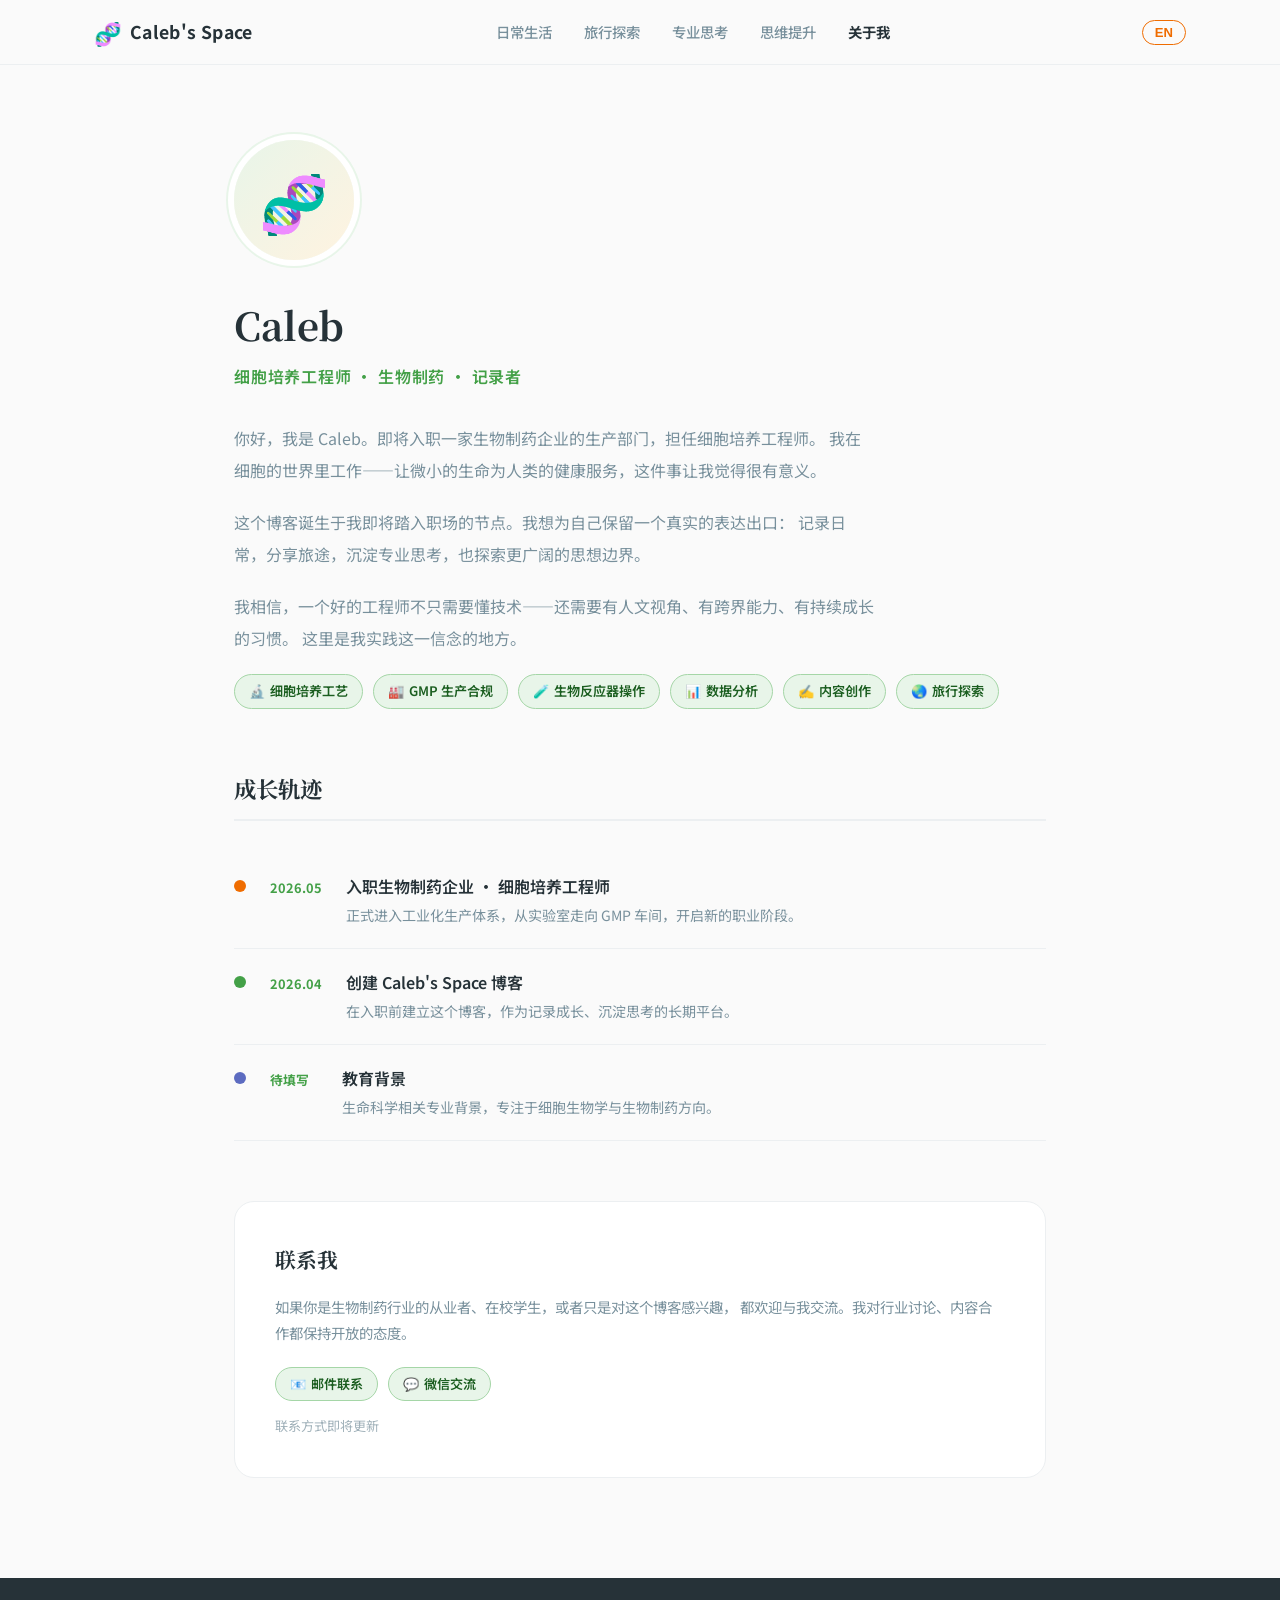
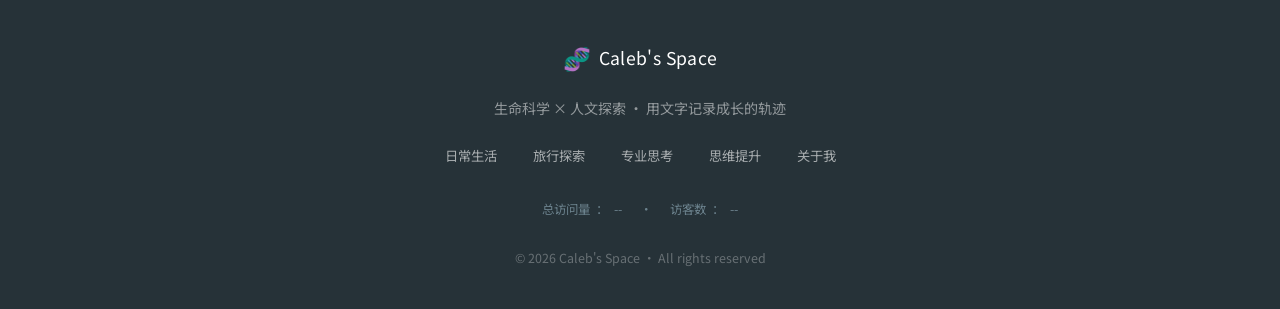
==== about.html @ 05c82485 "feat: add i18n toggle + busuanzi stats [about.html]" ====
<!DOCTYPE html>
<html lang="zh-CN">
<head>
  <meta charset="UTF-8" />
  <meta name="viewport" content="width=device-width, initial-scale=1.0" />
  <title>关于我 — Caleb's Space</title>
  <link rel="preconnect" href="https://fonts.googleapis.com" />
  <link rel="preconnect" href="https://fonts.gstatic.com" crossorigin />
  <link href="https://fonts.googleapis.com/css2?family=Noto+Serif+SC:wght@400;600;700&family=Noto+Sans+SC:wght@300;400;500;700&display=swap" rel="stylesheet" />
  <link rel="stylesheet" href="css/main.css" />
  <link rel="stylesheet" href="css/pro.css" />
  <style>
    #lang-toggle {
      display: inline-flex; align-items: center;
      padding: 4px 12px; border: 1.5px solid var(--brand);
      border-radius: 20px; font-size: .82rem; font-weight: 600;
      color: var(--brand); background: transparent; cursor: pointer;
      transition: background .2s, color .2s; margin-left: 8px;
      white-space: nowrap; flex-shrink: 0;
    }
    #lang-toggle:hover { background: var(--brand); color: #fff; }
    .footer-stats { font-size: .78rem; color: var(--text-tertiary, #78909C); margin: 6px 0 0; opacity: .85; }
    .footer-stats span { margin: 0 6px; }
    .about-page { padding: 140px 0 100px; }
    .about-page .container { max-width: 860px; }
    .about-avatar {
      width: 120px; height: 120px; border-radius: 50%;
      background: linear-gradient(135deg, var(--pro-light), var(--brand-light));
      display: flex; align-items: center; justify-content: center;
      font-size: 3.5rem; margin-bottom: 32px;
      box-shadow: 0 0 0 6px var(--surface), 0 0 0 8px var(--pro-light);
    }
    .about-name { font-family: var(--font-serif); font-size: 2.4rem; font-weight: 700; color: var(--text-primary); margin-bottom: 6px; }
    .about-role { font-size: 1rem; color: var(--pro); font-weight: 600; letter-spacing: .05em; margin-bottom: 32px; }
    .about-bio { font-size: 1rem; color: var(--text-secondary); line-height: 2; max-width: 640px; margin-bottom: 20px; }
    .timeline { margin-top: 60px; }
    .timeline-title { font-family: var(--font-serif); font-size: 1.4rem; font-weight: 700; color: var(--text-primary); margin-bottom: 32px; padding-bottom: 12px; border-bottom: 2px solid var(--divider); }
    .timeline-item { display: flex; gap: 24px; padding: 20px 0; border-bottom: 1px solid var(--divider); }
    .timeline-dot { width: 12px; height: 12px; border-radius: 50%; background: var(--pro); flex-shrink: 0; margin-top: 7px; }
    .timeline-year { font-size: .8rem; font-weight: 700; color: var(--pro); min-width: 48px; padding-top: 4px; }
    .timeline-content h4 { font-weight: 600; color: var(--text-primary); margin-bottom: 4px; }
    .timeline-content p { font-size: .88rem; color: var(--text-secondary); line-height: 1.7; }
    .contact-section { margin-top: 60px; padding: 40px; background: var(--surface); border-radius: var(--radius-lg); border: 1.5px solid var(--divider); }
    .contact-title { font-family: var(--font-serif); font-size: 1.3rem; font-weight: 700; color: var(--text-primary); margin-bottom: 16px; }
    .contact-desc { font-size: .9rem; color: var(--text-secondary); line-height: 1.85; margin-bottom: 20px; }
  </style>
</head>
<body>

  <header class="site-header" id="site-header">
    <div class="container nav-inner">
      <a href="index.html" class="logo">
        <span class="logo-icon">🧬</span>
        <span class="logo-text">Caleb's Space</span>
      </a>
      <nav class="main-nav" id="main-nav">
        <a href="life.html"         class="nav-link nav-life"   data-zh="日常生活" data-en="Daily Life">日常生活</a>
        <a href="travel.html"       class="nav-link nav-travel" data-zh="旅行探索" data-en="Travel">旅行探索</a>
        <a href="professional.html" class="nav-link nav-pro"    data-zh="专业思考" data-en="Professional">专业思考</a>
        <a href="thinking.html"     class="nav-link nav-think"  data-zh="思维提升" data-en="Thinking">思维提升</a>
        <a href="about.html"        class="nav-link nav-about"  data-zh="关于我"   data-en="About">关于我</a>
      </nav>
      <button id="lang-toggle" title="Switch to English" aria-label="切换语言">EN</button>
      <button class="hamburger" id="hamburger" aria-label="菜单">
        <span></span><span></span><span></span>
      </button>
    </div>
  </header>

  <section class="about-page">
    <div class="container">
      <div class="about-avatar">🧬</div>
      <h1 class="about-name">Caleb</h1>
      <p class="about-role"
         data-zh="细胞培养工程师 · 生物制药 · 记录者"
         data-en="Cell Culture Engineer · Biopharma · Creator">细胞培养工程师 · 生物制药 · 记录者</p>

      <p class="about-bio"
         data-zh="你好，我是 Caleb。即将入职一家生物制药企业的生产部门，担任细胞培养工程师。我在细胞的世界里工作——让微小的生命为人类的健康服务，这件事让我觉得很有意义。"
         data-en="Hi, I'm Caleb. About to join the manufacturing department of a biopharma company as a Cell Culture Engineer. I work in the world of cells — helping tiny forms of life serve human health. I find that deeply meaningful.">
        你好，我是 Caleb。即将入职一家生物制药企业的生产部门，担任细胞培养工程师。
        我在细胞的世界里工作——让微小的生命为人类的健康服务，这件事让我觉得很有意义。
      </p>
      <p class="about-bio"
         data-zh="这个博客诞生于我即将踏入职场的节点。我想为自己保留一个真实的表达出口：记录日常，分享旅途，沉淀专业思考，也探索更广阔的思想边界。"
         data-en="This blog was born at the moment I was about to enter the workforce. I wanted to keep a genuine channel of expression: documenting daily life, sharing journeys, distilling professional thinking, and exploring the wider landscape of ideas.">
        这个博客诞生于我即将踏入职场的节点。我想为自己保留一个真实的表达出口：
        记录日常，分享旅途，沉淀专业思考，也探索更广阔的思想边界。
      </p>
      <p class="about-bio"
         data-zh="我相信，一个好的工程师不只需要懂技术——还需要有人文视角、有跨界能力、有持续成长的习惯。这里是我实践这一信念的地方。"
         data-en="I believe a good engineer needs more than technical knowledge — they need a humanistic perspective, cross-domain ability, and a habit of continuous growth. This is where I practise that belief.">
        我相信，一个好的工程师不只需要懂技术——还需要有人文视角、有跨界能力、有持续成长的习惯。
        这里是我实践这一信念的地方。
      </p>

      <div class="skill-grid">
        <span class="skill-tag">🔬 <span data-zh="细胞培养工艺" data-en="Cell Culture Process">细胞培养工艺</span></span>
        <span class="skill-tag">🏭 <span data-zh="GMP 生产合规" data-en="GMP Compliance">GMP 生产合规</span></span>
        <span class="skill-tag">🧪 <span data-zh="生物反应器操作" data-en="Bioreactor Operation">生物反应器操作</span></span>
        <span class="skill-tag">📊 <span data-zh="数据分析" data-en="Data Analysis">数据分析</span></span>
        <span class="skill-tag">✍️ <span data-zh="内容创作" data-en="Content Creation">内容创作</span></span>
        <span class="skill-tag">🌏 <span data-zh="旅行探索" data-en="Travel & Exploration">旅行探索</span></span>
      </div>

      <!-- Timeline -->
      <div class="timeline reveal">
        <h2 class="timeline-title"
            data-zh="成长轨迹" data-en="Growth Timeline">成长轨迹</h2>

        <div class="timeline-item">
          <div class="timeline-dot" style="background:var(--brand)"></div>
          <div class="timeline-year">2026.05</div>
          <div class="timeline-content">
            <h4 data-zh="入职生物制药企业 · 细胞培养工程师"
                data-en="Joined Biopharma Company · Cell Culture Engineer">
              入职生物制药企业 · 细胞培养工程师</h4>
            <p data-zh="正式进入工业化生产体系，从实验室走向 GMP 车间，开启新的职业阶段。"
               data-en="Officially entering the industrial production system, moving from the lab to a GMP facility — a new career chapter begins.">
              正式进入工业化生产体系，从实验室走向 GMP 车间，开启新的职业阶段。</p>
          </div>
        </div>

        <div class="timeline-item">
          <div class="timeline-dot" style="background:var(--pro)"></div>
          <div class="timeline-year">2026.04</div>
          <div class="timeline-content">
            <h4 data-zh="创建 Caleb's Space 博客"
                data-en="Created Caleb's Space Blog">
              创建 Caleb's Space 博客</h4>
            <p data-zh="在入职前建立这个博客，作为记录成长、沉淀思考的长期平台。"
               data-en="Built this blog before starting work, as a long-term platform for recording growth and distilling thoughts.">
              在入职前建立这个博客，作为记录成长、沉淀思考的长期平台。</p>
          </div>
        </div>

        <div class="timeline-item">
          <div class="timeline-dot" style="background:var(--travel)"></div>
          <div class="timeline-year" data-zh="待填写" data-en="TBD">待填写</div>
          <div class="timeline-content">
            <h4 data-zh="教育背景" data-en="Education">教育背景</h4>
            <p data-zh="生命科学相关专业背景，专注于细胞生物学与生物制药方向。"
               data-en="Life science background, focused on cell biology and biopharmaceuticals.">
              生命科学相关专业背景，专注于细胞生物学与生物制药方向。</p>
          </div>
        </div>

      </div>

      <!-- Contact -->
      <div class="contact-section reveal">
        <h3 class="contact-title"
            data-zh="联系我" data-en="Get In Touch">联系我</h3>
        <p class="contact-desc"
           data-zh="如果你是生物制药行业的从业者、在校学生，或者只是对这个博客感兴趣，都欢迎与我交流。我对行业讨论、内容合作都保持开放的态度。"
           data-en="Whether you're a biopharma professional, a student, or simply interested in this blog — feel free to reach out. I'm open to industry discussions and content collaboration.">
          如果你是生物制药行业的从业者、在校学生，或者只是对这个博客感兴趣，
          都欢迎与我交流。我对行业讨论、内容合作都保持开放的态度。
        </p>
        <div class="skill-grid">
          <span class="skill-tag">📧 <span data-zh="邮件联系" data-en="Email">邮件联系</span></span>
          <span class="skill-tag">💬 <span data-zh="微信交流" data-en="WeChat">微信交流</span></span>
        </div>
        <p style="font-size:.82rem; color:var(--text-secondary); margin-top:14px; opacity:.7;"
           data-zh="联系方式即将更新"
           data-en="Contact details coming soon">
          联系方式即将更新
        </p>
      </div>

    </div>
  </section>

  <footer class="site-footer">
    <div class="container footer-inner">
      <div class="footer-brand">
        <span class="logo-icon">🧬</span><span class="logo-text">Caleb's Space</span>
      </div>
      <p class="footer-desc"
         data-zh="生命科学 × 人文探索 · 用文字记录成长的轨迹"
         data-en="Life Science × Humanities · Documenting Growth Through Writing">
        生命科学 × 人文探索 · 用文字记录成长的轨迹</p>
      <div class="footer-links">
        <a href="life.html"         data-zh="日常生活"  data-en="Daily Life">日常生活</a>
        <a href="travel.html"       data-zh="旅行探索"  data-en="Travel">旅行探索</a>
        <a href="professional.html" data-zh="专业思考"  data-en="Professional">专业思考</a>
        <a href="thinking.html"     data-zh="思维提升"  data-en="Thinking">思维提升</a>
        <a href="about.html"        data-zh="关于我"    data-en="About">关于我</a>
      </div>
      <p class="footer-stats">
        <span id="busuanzi_container_site_pv">
          <span data-zh="总访问量" data-en="Total Views">总访问量</span>：<span id="busuanzi_value_site_pv">--</span>
        </span>
        &nbsp;·&nbsp;
        <span id="busuanzi_container_site_uv">
          <span data-zh="访客数" data-en="Visitors">访客数</span>：<span id="busuanzi_value_site_uv">--</span>
        </span>
      </p>
      <p class="footer-copy">© 2026 Caleb's Space · All rights reserved</p>
    </div>
  </footer>
  <script async src="//busuanzi.ibruce.info/busuanzi/2.3/busuanzi.pure.mini.js"></script>
  <script src="js/main.js"></script>
</body>
</html>
---- css/main.css ----
/* ============================================================
   CALEB'S SPACE — Main Stylesheet
   Color System (from "生命科学 × 人文探索" AI consultation)
   ============================================================ */

/* ---- CSS CUSTOM PROPERTIES ---- */
:root {
  /* Brand */
  --brand:        #EF6C00;   /* Warm Orange — main CTA, logo */
  --brand-light:  #FFF3E0;
  --brand-dark:   #BF360C;

  /* Section A — Daily Life */
  --life:         #8D6E63;   /* Taupe Brown — 土壤/陶土 */
  --life-light:   #EFEBE9;
  --life-dark:    #5D4037;

  /* Section B — Travel */
  --travel:       #5C6BC0;   /* Indigo — 天空/深海 */
  --travel-light: #E8EAF6;
  --travel-dark:  #283593;

  /* Section C — Professional (Core) */
  --pro:          #43A047;   /* Emerald Green — 活细胞/叶绿素 */
  --pro-light:    #E8F5E9;
  --pro-dark:     #1B5E20;

  /* Section D — Thinking */
  --think:        #FF8A65;   /* Soft Amber — 晨光/智慧之光 */
  --think-light:  #FBE9E7;
  --think-dark:   #BF360C;

  /* Neutrals */
  --bg:           #FAFAFA;
  --surface:      #FFFFFF;
  --text-primary: #263238;
  --text-secondary:#78909C;
  --divider:      #ECEFF1;
  --border:       #CFD8DC;

  /* Typography */
  --font-serif:   "Noto Serif SC", Georgia, serif;
  --font-sans:    "Noto Sans SC", "PingFang SC", "Microsoft YaHei", sans-serif;

  /* Spacing */
  --radius-sm:    6px;
  --radius:       12px;
  --radius-lg:    20px;
  --shadow-sm:    0 2px 8px rgba(38,50,56,.08);
  --shadow:       0 4px 20px rgba(38,50,56,.12);
  --shadow-lg:    0 8px 40px rgba(38,50,56,.16);
  --transition:   0.25s cubic-bezier(.4,0,.2,1);
}

/* ---- RESET & BASE ---- */
*, *::before, *::after { box-sizing: border-box; margin: 0; padding: 0; }

html { scroll-behavior: smooth; font-size: 16px; }

body {
  font-family: var(--font-sans);
  background: var(--bg);
  color: var(--text-primary);
  line-height: 1.7;
  overflow-x: hidden;
}

a { text-decoration: none; color: inherit; }
img { max-width: 100%; display: block; }
ul { list-style: none; }

.container {
  width: 100%;
  max-width: 1140px;
  margin: 0 auto;
  padding: 0 24px;
}

.desktop-br { display: block; }
@media (max-width: 640px) { .desktop-br { display: none; } }

/* ============================================================
   HEADER / NAV
   ============================================================ */
.site-header {
  position: fixed;
  top: 0; left: 0; right: 0;
  z-index: 100;
  background: rgba(250,250,250,.92);
  backdrop-filter: blur(12px);
  -webkit-backdrop-filter: blur(12px);
  border-bottom: 1px solid var(--divider);
  transition: box-shadow var(--transition);
}
.site-header.scrolled { box-shadow: var(--shadow-sm); }

.nav-inner {
  display: flex;
  align-items: center;
  justify-content: space-between;
  height: 64px;
}

.logo {
  display: flex;
  align-items: center;
  gap: 8px;
  font-weight: 700;
  font-size: 1.1rem;
  color: var(--text-primary);
}
.logo-icon { font-size: 1.4rem; }
.logo-text { letter-spacing: .02em; }

.main-nav {
  display: flex;
  align-items: center;
  gap: 4px;
}
.nav-link {
  padding: 6px 14px;
  border-radius: 99px;
  font-size: .9rem;
  font-weight: 500;
  color: var(--text-secondary);
  transition: background var(--transition), color var(--transition);
  position: relative;
}
.nav-link:hover { color: var(--text-primary); background: var(--divider); }
.nav-life:hover    { background: var(--life-light);   color: var(--life-dark); }
.nav-travel:hover  { background: var(--travel-light); color: var(--travel-dark); }
.nav-pro:hover     { background: var(--pro-light);    color: var(--pro-dark); }
.nav-think:hover   { background: var(--think-light);  color: var(--think-dark); }

.hamburger {
  display: none;
  flex-direction: column;
  gap: 5px;
  background: none;
  border: none;
  cursor: pointer;
  padding: 8px;
}
.hamburger span {
  display: block;
  width: 22px; height: 2px;
  background: var(--text-primary);
  border-radius: 2px;
  transition: transform var(--transition), opacity var(--transition);
}

@media (max-width: 768px) {
  .hamburger { display: flex; }
  .main-nav {
    position: fixed;
    top: 64px; left: 0; right: 0;
    flex-direction: column;
    align-items: stretch;
    background: var(--surface);
    padding: 12px 16px 20px;
    border-bottom: 1px solid var(--divider);
    box-shadow: var(--shadow);
    transform: translateY(-120%);
    opacity: 0;
    transition: transform var(--transition), opacity var(--transition);
    pointer-events: none;
  }
  .main-nav.open {
    transform: translateY(0);
    opacity: 1;
    pointer-events: all;
  }
  .nav-link { padding: 12px 16px; border-radius: var(--radius-sm); }
}

/* ============================================================
   BUTTONS
   ============================================================ */
.btn {
  display: inline-flex;
  align-items: center;
  gap: 6px;
  padding: 11px 26px;
  border-radius: 99px;
  font-size: .95rem;
  font-weight: 600;
  cursor: pointer;
  transition: all var(--transition);
  letter-spacing: .02em;
}
.btn-primary {
  background: var(--brand);
  color: #fff;
  box-shadow: 0 2px 12px rgba(239,108,0,.35);
}
.btn-primary:hover {
  background: var(--brand-dark);
  box-shadow: 0 4px 20px rgba(239,108,0,.45);
  transform: translateY(-1px);
}
.btn-ghost {
  background: transparent;
  color: var(--text-primary);
  border: 1.5px solid var(--border);
}
.btn-ghost:hover {
  background: var(--surface);
  border-color: var(--text-primary);
  transform: translateY(-1px);
}

/* ============================================================
   HERO
   ============================================================ */
.hero {
  position: relative;
  min-height: 100vh;
  display: flex;
  align-items: center;
  overflow: hidden;
  padding: 80px 0 60px;
}

/* subtle dot grid */
.hero-bg-grid {
  position: absolute;
  inset: 0;
  background-image: radial-gradient(circle, var(--divider) 1.5px, transparent 1.5px);
  background-size: 28px 28px;
  opacity: .7;
  pointer-events: none;
}

/* gradient overlay bottom */
.hero::after {
  content: '';
  position: absolute;
  bottom: 0; left: 0; right: 0;
  height: 160px;
  background: linear-gradient(to bottom, transparent, var(--bg));
  pointer-events: none;
}

.hero-content {
  position: relative;
  z-index: 2;
  max-width: 700px;
  animation: fadeUp .8s ease both;
}

.hero-eyebrow {
  font-size: .85rem;
  letter-spacing: .15em;
  text-transform: uppercase;
  color: var(--brand);
  font-weight: 600;
  margin-bottom: 20px;
  display: flex;
  align-items: center;
  gap: 8px;
}
.hero-eyebrow::before {
  content: '';
  display: inline-block;
  width: 24px; height: 2px;
  background: var(--brand);
  border-radius: 2px;
}

.hero-title {
  font-family: var(--font-serif);
  font-size: clamp(2rem, 5vw, 3.4rem);
  font-weight: 700;
  line-height: 1.3;
  color: var(--text-primary);
  margin-bottom: 24px;
}

.hero-highlight {
  color: var(--brand);
  position: relative;
}
.hero-highlight::after {
  content: '';
  position: absolute;
  left: 0; bottom: -4px;
  width: 100%; height: 3px;
  background: linear-gradient(to right, var(--brand), var(--pro));
  border-radius: 3px;
  transform: scaleX(0);
  transform-origin: left;
  animation: underlineIn 1s .6s ease forwards;
}

.hero-desc {
  font-size: 1.05rem;
  color: var(--text-secondary);
  line-height: 1.9;
  margin-bottom: 36px;
}

.hero-cta {
  display: flex;
  gap: 14px;
  flex-wrap: wrap;
}

/* DNA decoration */
.hero-dna {
  position: absolute;
  right: 80px;
  top: 50%;
  transform: translateY(-50%);
  width: 120px;
  height: 400px;
  z-index: 1;
  pointer-events: none;
  animation: floatDNA 6s ease-in-out infinite;
}
@media (max-width: 900px) { .hero-dna { display: none; } }

/* ============================================================
   SECTIONS OVERVIEW
   ============================================================ */
.sections-overview {
  padding: 100px 0 80px;
}

.section-heading {
  font-family: var(--font-serif);
  font-size: clamp(1.6rem, 3vw, 2.2rem);
  font-weight: 700;
  color: var(--text-primary);
  margin-bottom: 10px;
}
.section-heading.center { text-align: center; }
.section-sub {
  font-size: .95rem;
  color: var(--text-secondary);
  margin-bottom: 56px;
}
.section-sub.center { text-align: center; }

.cards-grid {
  display: grid;
  grid-template-columns: repeat(2, 1fr);
  gap: 24px;
}

@media (max-width: 768px) {
  .cards-grid { grid-template-columns: 1fr; }
}

/* Card base */
.card {
  position: relative;
  display: flex;
  flex-direction: column;
  gap: 14px;
  padding: 32px;
  border-radius: var(--radius-lg);
  background: var(--surface);
  border: 1.5px solid var(--divider);
  transition: transform var(--transition), box-shadow var(--transition), border-color var(--transition);
  overflow: hidden;
  cursor: pointer;
}
.card::before {
  content: '';
  position: absolute;
  top: 0; left: 0; right: 0;
  height: 4px;
  border-radius: 4px 4px 0 0;
}
.card:hover {
  transform: translateY(-6px);
  box-shadow: var(--shadow-lg);
}

/* Card color variants */
.card-life::before   { background: linear-gradient(to right, var(--life), #A1887F); }
.card-life:hover     { border-color: var(--life); }
.card-travel::before { background: linear-gradient(to right, var(--travel), #7986CB); }
.card-travel:hover   { border-color: var(--travel); }
.card-pro::before    { background: linear-gradient(to right, var(--pro), #66BB6A); }
.card-pro:hover      { border-color: var(--pro); }
.card-think::before  { background: linear-gradient(to right, var(--think), #FFAB91); }
.card-think:hover    { border-color: var(--think); }

/* Professional card special treatment */
.card-pro {
  background: linear-gradient(135deg, #FFFFFF 0%, var(--pro-light) 100%);
}

.card-icon-wrap {
  width: 48px; height: 48px;
  border-radius: var(--radius);
  display: flex;
  align-items: center;
  justify-content: center;
}
.card-icon-wrap svg { width: 26px; height: 26px; }

.card-life   .card-icon-wrap { background: var(--life-light);   color: var(--life); }
.card-travel .card-icon-wrap { background: var(--travel-light); color: var(--travel); }
.card-pro    .card-icon-wrap { background: var(--pro-light);    color: var(--pro); }
.card-think  .card-icon-wrap { background: var(--think-light);  color: var(--think); }

.card-label {
  font-size: .75rem;
  font-weight: 700;
  letter-spacing: .12em;
  text-transform: uppercase;
}
.card-life   .card-label { color: var(--life); }
.card-travel .card-label { color: var(--travel); }
.card-pro    .card-label { color: var(--pro); }
.card-think  .card-label { color: var(--think); }

.card-title {
  font-family: var(--font-serif);
  font-size: 1.35rem;
  font-weight: 700;
  color: var(--text-primary);
  line-height: 1.3;
}

.card-desc {
  font-size: .9rem;
  color: var(--text-secondary);
  line-height: 1.75;
  flex: 1;
}

.card-meta {
  display: flex;
  gap: 8px;
  flex-wrap: wrap;
}

.tag {
  font-size: .75rem;
  font-weight: 600;
  padding: 3px 10px;
  border-radius: 99px;
}
.tag-life   { background: var(--life-light);   color: var(--life-dark); }
.tag-travel { background: var(--travel-light); color: var(--travel-dark); }
.tag-pro    { background: var(--pro-light);    color: var(--pro-dark); }
.tag-think  { background: var(--think-light);  color: var(--think-dark); }

.card-arrow {
  font-size: 1.1rem;
  opacity: 0;
  transform: translateX(-6px);
  transition: opacity var(--transition), transform var(--transition);
  align-self: flex-end;
}
.card-life   .card-arrow { color: var(--life); }
.card-travel .card-arrow { color: var(--travel); }
.card-pro    .card-arrow { color: var(--pro); }
.card-think  .card-arrow { color: var(--think); }

.card:hover .card-arrow {
  opacity: 1;
  transform: translateX(0);
}

/* ============================================================
   FEATURED ARTICLES
   ============================================================ */
.featured {
  padding: 80px 0;
  background: var(--surface);
  border-top: 1px solid var(--divider);
}

.posts-list {
  display: flex;
  flex-direction: column;
  gap: 0;
  margin-top: 40px;
}

.post-row {
  display: flex;
  align-items: flex-start;
  gap: 20px;
  padding: 24px 0;
  border-bottom: 1px solid var(--divider);
  transition: background var(--transition);
  position: relative;
  padding-left: 16px;
}
.post-row:last-child { border-bottom: none; }
.post-row:hover { background: var(--bg); margin: 0 -24px; padding-left: 40px; padding-right: 24px; border-radius: var(--radius); }

.post-cat-dot {
  position: absolute;
  left: 0;
  top: 32px;
  width: 10px; height: 10px;
  border-radius: 50%;
  flex-shrink: 0;
}
.post-life   .post-cat-dot { background: var(--life); }
.post-travel .post-cat-dot { background: var(--travel); }
.post-pro    .post-cat-dot { background: var(--pro); }
.post-think  .post-cat-dot { background: var(--think); }

.post-info { flex: 1; display: flex; flex-direction: column; gap: 6px; }

.post-cat-label {
  font-size: .75rem;
  font-weight: 700;
  letter-spacing: .1em;
  text-transform: uppercase;
  padding: 2px 8px;
  border-radius: 4px;
  width: fit-content;
}
.cat-life   { background: var(--life-light);   color: var(--life-dark); }
.cat-travel { background: var(--travel-light); color: var(--travel-dark); }
.cat-pro    { background: var(--pro-light);    color: var(--pro-dark); }
.cat-think  { background: var(--think-light);  color: var(--think-dark); }

.post-title {
  font-family: var(--font-serif);
  font-size: 1.1rem;
  font-weight: 600;
  color: var(--text-primary);
  line-height: 1.5;
  transition: color var(--transition);
}
.post-title:hover { color: var(--brand); }

.post-excerpt {
  font-size: .88rem;
  color: var(--text-secondary);
  line-height: 1.7;
}

.post-date {
  font-size: .8rem;
  color: var(--text-secondary);
  white-space: nowrap;
  padding-top: 22px;
  opacity: .7;
}

@media (max-width: 600px) {
  .post-row { flex-direction: column; gap: 8px; }
  .post-date { padding-top: 0; }
}

/* ============================================================
   ABOUT STRIP
   ============================================================ */
.about-strip {
  padding: 100px 0;
  background: linear-gradient(135deg, var(--pro-light) 0%, var(--brand-light) 100%);
  border-top: 1px solid var(--divider);
}

.about-inner {
  display: grid;
  grid-template-columns: 1fr 1fr;
  gap: 60px;
  align-items: center;
}

@media (max-width: 768px) {
  .about-inner { grid-template-columns: 1fr; gap: 40px; }
}

.about-text h2 {
  font-family: var(--font-serif);
  font-size: clamp(1.6rem, 3vw, 2.2rem);
  margin-bottom: 20px;
  color: var(--text-primary);
}
.about-text p {
  font-size: .95rem;
  color: var(--text-secondary);
  line-height: 1.85;
  margin-bottom: 14px;
}
.about-text .btn { margin-top: 8px; }

.about-card-wrap {
  display: flex;
  justify-content: center;
}

.about-badge-card {
  background: var(--surface);
  border-radius: var(--radius-lg);
  padding: 32px;
  box-shadow: var(--shadow-lg);
  width: 100%;
  max-width: 360px;
  display: flex;
  flex-direction: column;
  gap: 20px;
}

.badge-row {
  display: flex;
  align-items: center;
  gap: 14px;
}
.badge-icon { font-size: 1.6rem; width: 40px; text-align: center; }
.badge-title { font-size: .95rem; font-weight: 600; color: var(--text-primary); }
.badge-sub   { font-size: .8rem; color: var(--text-secondary); margin-top: 2px; }

.badge-tags {
  display: flex;
  flex-wrap: wrap;
  gap: 6px;
  padding-top: 4px;
  border-top: 1px solid var(--divider);
}
.badge-tag {
  font-size: .75rem;
  font-weight: 500;
  color: var(--pro);
  background: var(--pro-light);
  padding: 3px 10px;
  border-radius: 99px;
}

/* ============================================================
   PAGE HEADERS (for sub-pages)
   ============================================================ */
.page-hero {
  padding: 140px 0 80px;
  position: relative;
  overflow: hidden;
}
.page-hero::after {
  content: '';
  position: absolute;
  bottom: 0; left: 0; right: 0;
  height: 60px;
  background: linear-gradient(to bottom, transparent, var(--bg));
}
.page-hero-life   { background: linear-gradient(135deg, var(--life-light), #FFF8F6); }
.page-hero-travel { background: linear-gradient(135deg, var(--travel-light), #F5F6FF); }
.page-hero-pro    { background: linear-gradient(135deg, var(--pro-light), var(--brand-light)); }
.page-hero-think  { background: linear-gradient(135deg, var(--think-light), #FFF8F6); }

.page-hero-eyebrow {
  font-size: .8rem;
  letter-spacing: .15em;
  text-transform: uppercase;
  font-weight: 700;
  margin-bottom: 14px;
}
.life-color   { color: var(--life); }
.travel-color { color: var(--travel); }
.pro-color    { color: var(--pro); }
.think-color  { color: var(--think); }
.brand-color  { color: var(--brand); }

.page-hero-title {
  font-family: var(--font-serif);
  font-size: clamp(2rem, 4vw, 3rem);
  font-weight: 700;
  line-height: 1.3;
  color: var(--text-primary);
  margin-bottom: 16px;
}
.page-hero-desc {
  font-size: 1rem;
  color: var(--text-secondary);
  max-width: 600px;
  line-height: 1.85;
}

/* ============================================================
   PLACEHOLDER CONTENT (sub-pages coming soon)
   ============================================================ */
.coming-soon {
  padding: 80px 0 120px;
}
.coming-soon-inner {
  text-align: center;
  max-width: 480px;
  margin: 0 auto;
}
.coming-soon-icon { font-size: 4rem; margin-bottom: 24px; }
.coming-soon-title {
  font-family: var(--font-serif);
  font-size: 1.6rem;
  font-weight: 700;
  color: var(--text-primary);
  margin-bottom: 12px;
}
.coming-soon-desc {
  font-size: .95rem;
  color: var(--text-secondary);
  line-height: 1.85;
  margin-bottom: 32px;
}

/* ============================================================
   ARTICLE GRID (for sub-pages)
   ============================================================ */
.articles-section {
  padding: 60px 0 100px;
}
.articles-grid {
  display: grid;
  grid-template-columns: repeat(auto-fill, minmax(300px, 1fr));
  gap: 24px;
  margin-top: 40px;
}
.article-card {
  background: var(--surface);
  border-radius: var(--radius-lg);
  border: 1.5px solid var(--divider);
  overflow: hidden;
  transition: transform var(--transition), box-shadow var(--transition);
}
.article-card:hover {
  transform: translateY(-4px);
  box-shadow: var(--shadow);
}
.article-card-cover {
  height: 180px;
  display: flex;
  align-items: center;
  justify-content: center;
  font-size: 3rem;
  position: relative;
  overflow: hidden;
}
.article-card-cover-life   { background: var(--life-light); }
.article-card-cover-travel { background: var(--travel-light); }
.article-card-cover-pro    { background: var(--pro-light); }
.article-card-cover-think  { background: var(--think-light); }

.article-card-body {
  padding: 20px 22px 24px;
  display: flex;
  flex-direction: column;
  gap: 10px;
}
.article-card-title {
  font-family: var(--font-serif);
  font-size: 1rem;
  font-weight: 600;
  color: var(--text-primary);
  line-height: 1.55;
}
.article-card-excerpt {
  font-size: .85rem;
  color: var(--text-secondary);
  line-height: 1.7;
}
.article-card-footer {
  display: flex;
  align-items: center;
  justify-content: space-between;
  padding-top: 12px;
  border-top: 1px solid var(--divider);
  font-size: .8rem;
  color: var(--text-secondary);
}

/* ============================================================
   BLOCKQUOTE / HIGHLIGHT (for article pages)
   ============================================================ */
.blockquote-think {
  background: var(--think-light);
  border-left: 4px solid var(--think);
  padding: 20px 24px;
  border-radius: 0 var(--radius) var(--radius) 0;
  margin: 24px 0;
  font-style: italic;
  color: var(--text-primary);
  font-size: 1.05rem;
  line-height: 1.8;
}

/* ============================================================
   FOOTER
   ============================================================ */
.site-footer {
  background: var(--text-primary);
  color: rgba(255,255,255,.7);
  padding: 60px 0 40px;
}
.footer-inner {
  display: flex;
  flex-direction: column;
  align-items: center;
  gap: 20px;
  text-align: center;
}
.footer-inner .logo-text { color: #fff; font-size: 1.1rem; }
.footer-inner .logo-icon { font-size: 1.4rem; }
.footer-brand {
  display: flex;
  align-items: center;
  gap: 8px;
}
.footer-desc {
  font-size: .88rem;
  color: rgba(255,255,255,.5);
  max-width: 400px;
  line-height: 1.7;
}
.footer-links {
  display: flex;
  gap: 8px;
  flex-wrap: wrap;
  justify-content: center;
}
.footer-links a {
  padding: 5px 14px;
  border-radius: 99px;
  font-size: .83rem;
  color: rgba(255,255,255,.6);
  transition: background var(--transition), color var(--transition);
}
.footer-links a:hover {
  background: rgba(255,255,255,.1);
  color: #fff;
}
.footer-copy {
  font-size: .78rem;
  color: rgba(255,255,255,.3);
  padding-top: 8px;
}

/* ============================================================
   ANIMATIONS
   ============================================================ */
@keyframes fadeUp {
  from { opacity: 0; transform: translateY(28px); }
  to   { opacity: 1; transform: translateY(0); }
}
@keyframes underlineIn {
  to { transform: scaleX(1); }
}
@keyframes floatDNA {
  0%, 100% { transform: translateY(-50%) rotate(0deg); }
  50%       { transform: translateY(calc(-50% - 18px)) rotate(2deg); }
}

/* Scroll reveal helper */
.reveal {
  opacity: 0;
  transform: translateY(24px);
  transition: opacity .6s ease, transform .6s ease;
}
.reveal.visible {
  opacity: 1;
  transform: translateY(0);
}
---- css/pro.css ----
/* ============================================================
   PROFESSIONAL PAGE — Extra Styles
   ============================================================ */

/* Lab-style data card */
.data-card {
  background: var(--surface);
  border: 1.5px solid var(--pro-light);
  border-radius: var(--radius-lg);
  padding: 28px 32px;
  position: relative;
  overflow: hidden;
}
.data-card::before {
  content: '';
  position: absolute;
  top: 0; left: 0; right: 0;
  height: 3px;
  background: linear-gradient(to right, var(--pro), #A5D6A7);
}

/* Code block */
.code-block {
  background: var(--pro-light);
  border: 1px solid #A5D6A7;
  border-left: 4px solid var(--pro);
  border-radius: 0 var(--radius-sm) var(--radius-sm) 0;
  padding: 16px 20px;
  font-family: "Cascadia Code", "Fira Code", "Consolas", monospace;
  font-size: .85rem;
  color: var(--pro-dark);
  overflow-x: auto;
  white-space: pre;
}

/* Skill tags */
.skill-grid {
  display: flex;
  flex-wrap: wrap;
  gap: 10px;
  margin-top: 16px;
}
.skill-tag {
  display: inline-flex;
  align-items: center;
  gap: 5px;
  padding: 5px 14px;
  border-radius: 99px;
  font-size: .82rem;
  font-weight: 600;
  background: var(--pro-light);
  color: var(--pro-dark);
  border: 1px solid #A5D6A7;
}

/* Article content styles */
.article-body {
  max-width: 740px;
  margin: 0 auto;
  padding: 60px 24px 100px;
}
.article-body h2 {
  font-family: var(--font-serif);
  font-size: 1.6rem;
  color: var(--text-primary);
  margin: 40px 0 16px;
  padding-bottom: 10px;
  border-bottom: 2px solid var(--pro-light);
}
.article-body h2::before {
  content: '';
  display: inline-block;
  width: 4px; height: 1.2em;
  background: var(--pro);
  border-radius: 2px;
  margin-right: 10px;
  vertical-align: middle;
  margin-top: -3px;
}
.article-body p {
  font-size: 1rem;
  color: var(--text-primary);
  line-height: 2;
  margin-bottom: 18px;
}
.article-body .highlight {
  background: var(--pro-light);
  padding: 2px 6px;
  border-radius: 4px;
  color: var(--pro-dark);
  font-weight: 600;
}
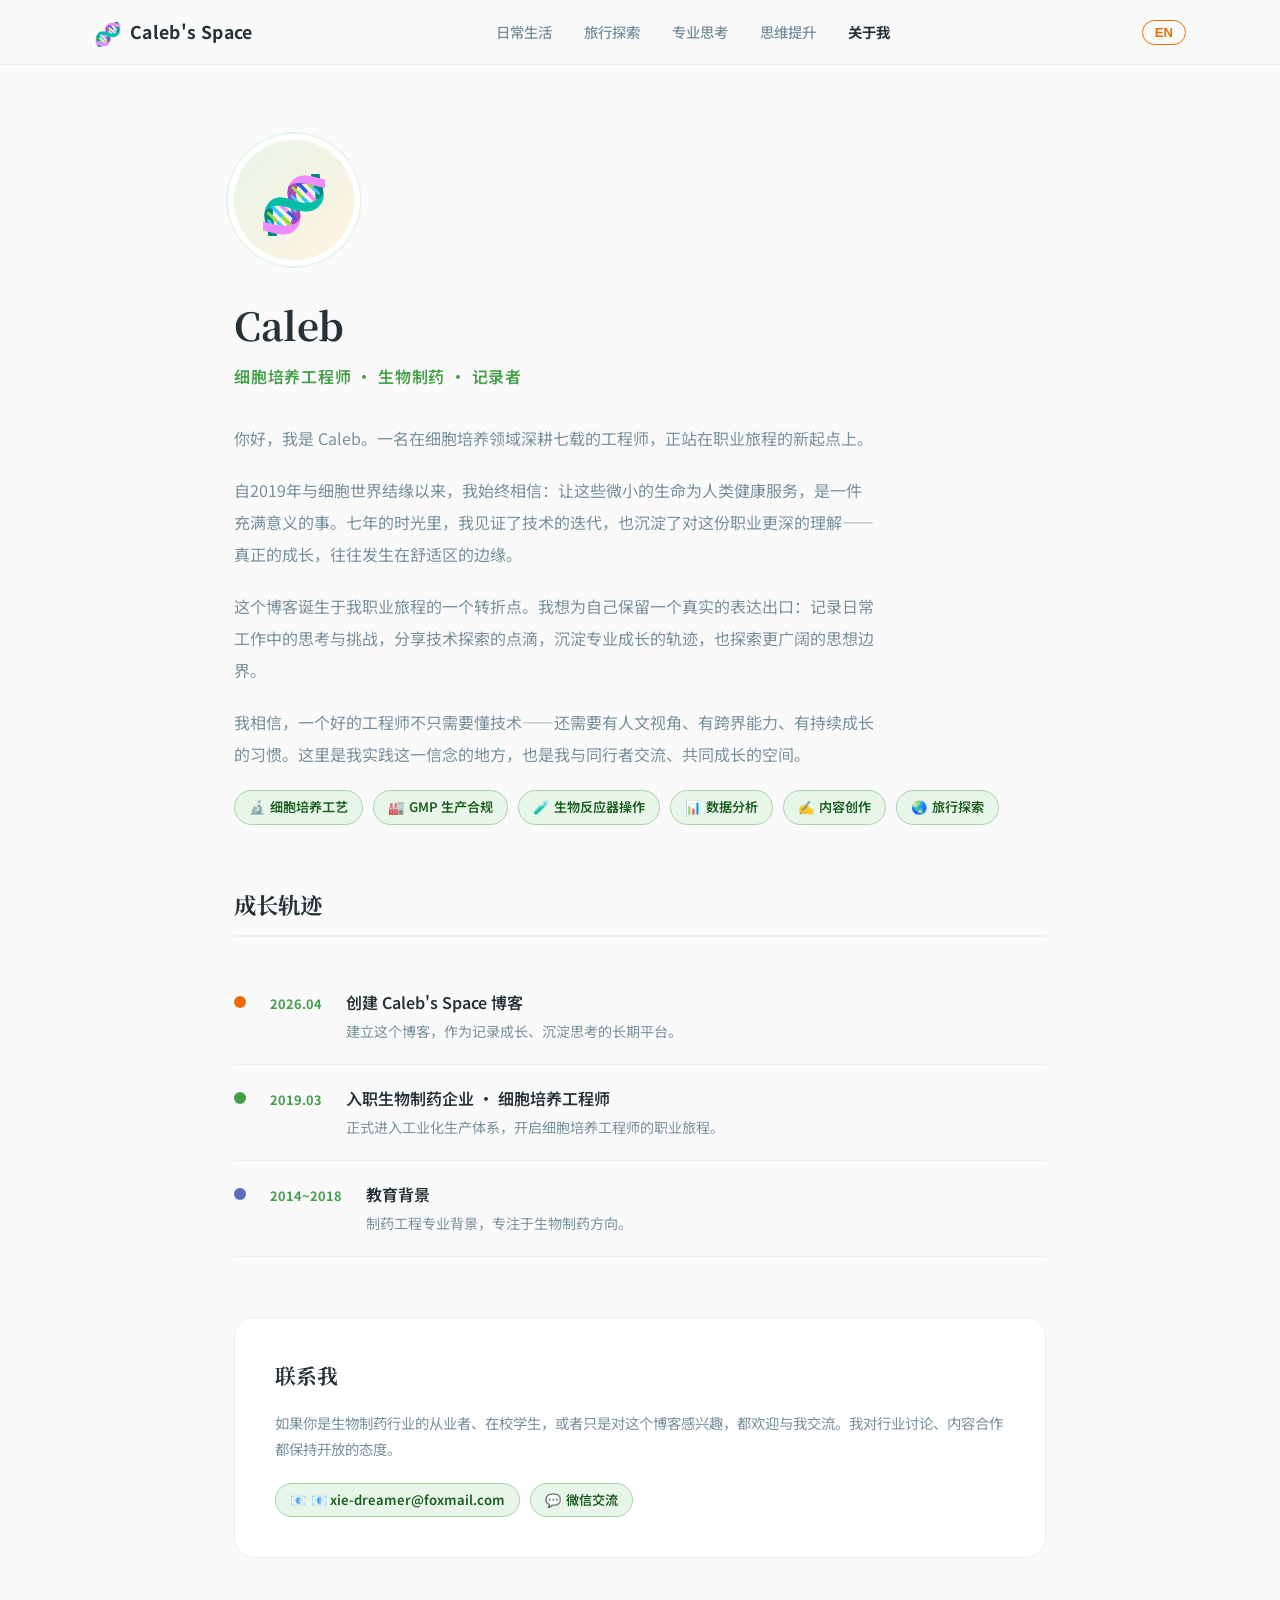
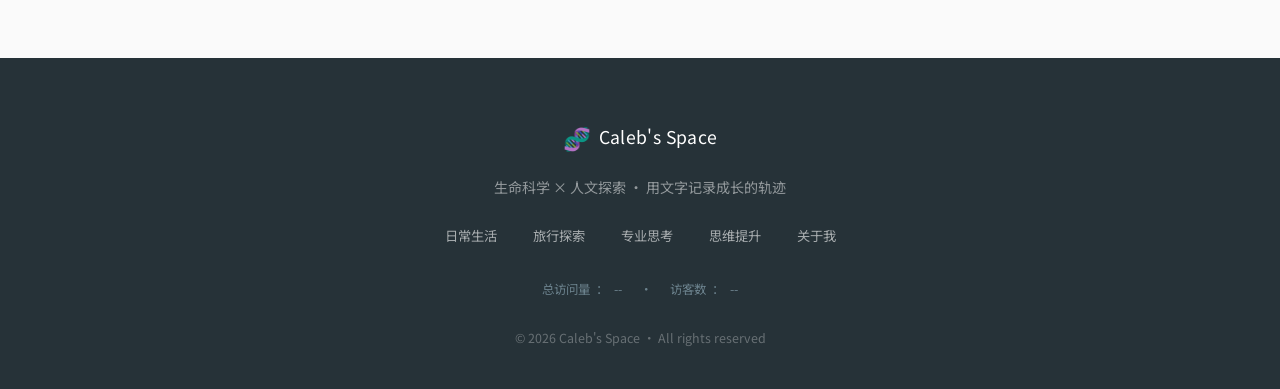
==== commit 6485d31a: "Add about.html" ====
--- a/about.html
+++ b/about.html
@@ -76,22 +76,27 @@
          data-en="Cell Culture Engineer · Biopharma · Creator">细胞培养工程师 · 生物制药 · 记录者</p>
 
       <p class="about-bio"
-         data-zh="你好，我是 Caleb。即将入职一家生物制药企业的生产部门，担任细胞培养工程师。我在细胞的世界里工作——让微小的生命为人类的健康服务，这件事让我觉得很有意义。"
-         data-en="Hi, I'm Caleb. About to join the manufacturing department of a biopharma company as a Cell Culture Engineer. I work in the world of cells — helping tiny forms of life serve human health. I find that deeply meaningful.">
-        你好，我是 Caleb。即将入职一家生物制药企业的生产部门，担任细胞培养工程师。
-        我在细胞的世界里工作——让微小的生命为人类的健康服务，这件事让我觉得很有意义。
-      </p>
-      <p class="about-bio"
-         data-zh="这个博客诞生于我即将踏入职场的节点。我想为自己保留一个真实的表达出口：记录日常，分享旅途，沉淀专业思考，也探索更广阔的思想边界。"
-         data-en="This blog was born at the moment I was about to enter the workforce. I wanted to keep a genuine channel of expression: documenting daily life, sharing journeys, distilling professional thinking, and exploring the wider landscape of ideas.">
-        这个博客诞生于我即将踏入职场的节点。我想为自己保留一个真实的表达出口：
-        记录日常，分享旅途，沉淀专业思考，也探索更广阔的思想边界。
-      </p>
-      <p class="about-bio"
-         data-zh="我相信，一个好的工程师不只需要懂技术——还需要有人文视角、有跨界能力、有持续成长的习惯。这里是我实践这一信念的地方。"
-         data-en="I believe a good engineer needs more than technical knowledge — they need a humanistic perspective, cross-domain ability, and a habit of continuous growth. This is where I practise that belief.">
+         data-zh="你好，我是 Caleb。一名在细胞培养领域深耕七载的工程师，正站在职业旅程的新起点上。"
+         data-en="Hi, I'm Caleb — a cell culture engineer with seven years of experience, standing at a new starting point in my career journey.">
+        你好，我是 Caleb。一名在细胞培养领域深耕七载的工程师，正站在职业旅程的新起点上。
+      </p>
+      <p class="about-bio"
+         data-zh="自2019年与细胞世界结缘以来，我始终相信：让这些微小的生命为人类健康服务，是一件充满意义的事。七年的时光里，我见证了技术的迭代，也沉淀了对这份职业更深的理解——真正的成长，往往发生在舒适区的边缘。"
+         data-en="Since falling in love with the cellular world in 2019, I've always believed: letting these tiny life forms serve human health is deeply meaningful. Over seven years, I've witnessed technological iteration and deepened my understanding of this profession — real growth happens at the edge of the comfort zone.">
+        自2019年与细胞世界结缘以来，我始终相信：让这些微小的生命为人类健康服务，是一件充满意义的事。
+        七年的时光里，我见证了技术的迭代，也沉淀了对这份职业更深的理解——真正的成长，往往发生在舒适区的边缘。
+      </p>
+      <p class="about-bio"
+         data-zh="这个博客诞生于我职业旅程的一个转折点。我想为自己保留一个真实的表达出口：记录日常工作中的思考与挑战，分享技术探索的点滴，沉淀专业成长的轨迹，也探索更广阔的思想边界。"
+         data-en="This blog was born at a turning point in my career journey. I wanted a genuine outlet: recording thoughts and challenges from daily work, sharing glimpses of technical exploration, distilling the path of professional growth, and pushing into wider intellectual horizons.">
+        这个博客诞生于我职业旅程的一个转折点。我想为自己保留一个真实的表达出口：
+        记录日常工作中的思考与挑战，分享技术探索的点滴，沉淀专业成长的轨迹，也探索更广阔的思想边界。
+      </p>
+      <p class="about-bio"
+         data-zh="我相信，一个好的工程师不只需要懂技术——还需要有人文视角、有跨界能力、有持续成长的习惯。这里是我实践这一信念的地方，也是我与同行者交流、共同成长的空间。"
+         data-en="I believe a good engineer needs more than technical knowledge — they need a humanistic perspective, cross-domain ability, and the habit of continuous growth. This is where I put that belief into practice, and where I connect with fellow practitioners for mutual growth.">
         我相信，一个好的工程师不只需要懂技术——还需要有人文视角、有跨界能力、有持续成长的习惯。
-        这里是我实践这一信念的地方。
+        这里是我实践这一信念的地方，也是我与同行者交流、共同成长的空间。
       </p>
 
       <div class="skill-grid">
@@ -110,38 +115,38 @@
 
         <div class="timeline-item">
           <div class="timeline-dot" style="background:var(--brand)"></div>
-          <div class="timeline-year">2026.05</div>
-          <div class="timeline-content">
-            <h4 data-zh="入职生物制药企业 · 细胞培养工程师"
-                data-en="Joined Biopharma Company · Cell Culture Engineer">
-              入职生物制药企业 · 细胞培养工程师</h4>
-            <p data-zh="正式进入工业化生产体系，从实验室走向 GMP 车间，开启新的职业阶段。"
-               data-en="Officially entering the industrial production system, moving from the lab to a GMP facility — a new career chapter begins.">
-              正式进入工业化生产体系，从实验室走向 GMP 车间，开启新的职业阶段。</p>
-          </div>
-        </div>
-
-        <div class="timeline-item">
-          <div class="timeline-dot" style="background:var(--pro)"></div>
           <div class="timeline-year">2026.04</div>
           <div class="timeline-content">
             <h4 data-zh="创建 Caleb's Space 博客"
                 data-en="Created Caleb's Space Blog">
               创建 Caleb's Space 博客</h4>
-            <p data-zh="在入职前建立这个博客，作为记录成长、沉淀思考的长期平台。"
-               data-en="Built this blog before starting work, as a long-term platform for recording growth and distilling thoughts.">
-              在入职前建立这个博客，作为记录成长、沉淀思考的长期平台。</p>
+            <p data-zh="建立这个博客，作为记录成长、沉淀思考的长期平台。"
+               data-en="Built this blog as a long-term platform for recording growth and distilling thoughts.">
+              建立这个博客，作为记录成长、沉淀思考的长期平台。</p>
+          </div>
+        </div>
+
+        <div class="timeline-item">
+          <div class="timeline-dot" style="background:var(--pro)"></div>
+          <div class="timeline-year">2019.03</div>
+          <div class="timeline-content">
+            <h4 data-zh="入职生物制药企业 · 细胞培养工程师"
+                data-en="Joined Biopharma Company · Cell Culture Engineer">
+              入职生物制药企业 · 细胞培养工程师</h4>
+            <p data-zh="正式进入工业化生产体系，开启细胞培养工程师的职业旅程。"
+               data-en="Officially joined the industrial biopharma sector, beginning the career journey as a cell culture engineer.">
+              正式进入工业化生产体系，开启细胞培养工程师的职业旅程。</p>
           </div>
         </div>
 
         <div class="timeline-item">
           <div class="timeline-dot" style="background:var(--travel)"></div>
-          <div class="timeline-year" data-zh="待填写" data-en="TBD">待填写</div>
+          <div class="timeline-year">2014~2018</div>
           <div class="timeline-content">
             <h4 data-zh="教育背景" data-en="Education">教育背景</h4>
-            <p data-zh="生命科学相关专业背景，专注于细胞生物学与生物制药方向。"
-               data-en="Life science background, focused on cell biology and biopharmaceuticals.">
-              生命科学相关专业背景，专注于细胞生物学与生物制药方向。</p>
+            <p data-zh="制药工程专业背景，专注于生物制药方向。"
+               data-en="Pharmaceutical engineering background, focused on biopharmaceuticals.">
+              制药工程专业背景，专注于生物制药方向。</p>
           </div>
         </div>
 
@@ -158,14 +163,9 @@
           都欢迎与我交流。我对行业讨论、内容合作都保持开放的态度。
         </p>
         <div class="skill-grid">
-          <span class="skill-tag">📧 <span data-zh="邮件联系" data-en="Email">邮件联系</span></span>
+          <span class="skill-tag">📧 <a href="mailto:xie-dreamer@foxmail.com" style="color:inherit; text-decoration:none;">📧 xie-dreamer@foxmail.com</a></span>
           <span class="skill-tag">💬 <span data-zh="微信交流" data-en="WeChat">微信交流</span></span>
         </div>
-        <p style="font-size:.82rem; color:var(--text-secondary); margin-top:14px; opacity:.7;"
-           data-zh="联系方式即将更新"
-           data-en="Contact details coming soon">
-          联系方式即将更新
-        </p>
       </div>
 
     </div>
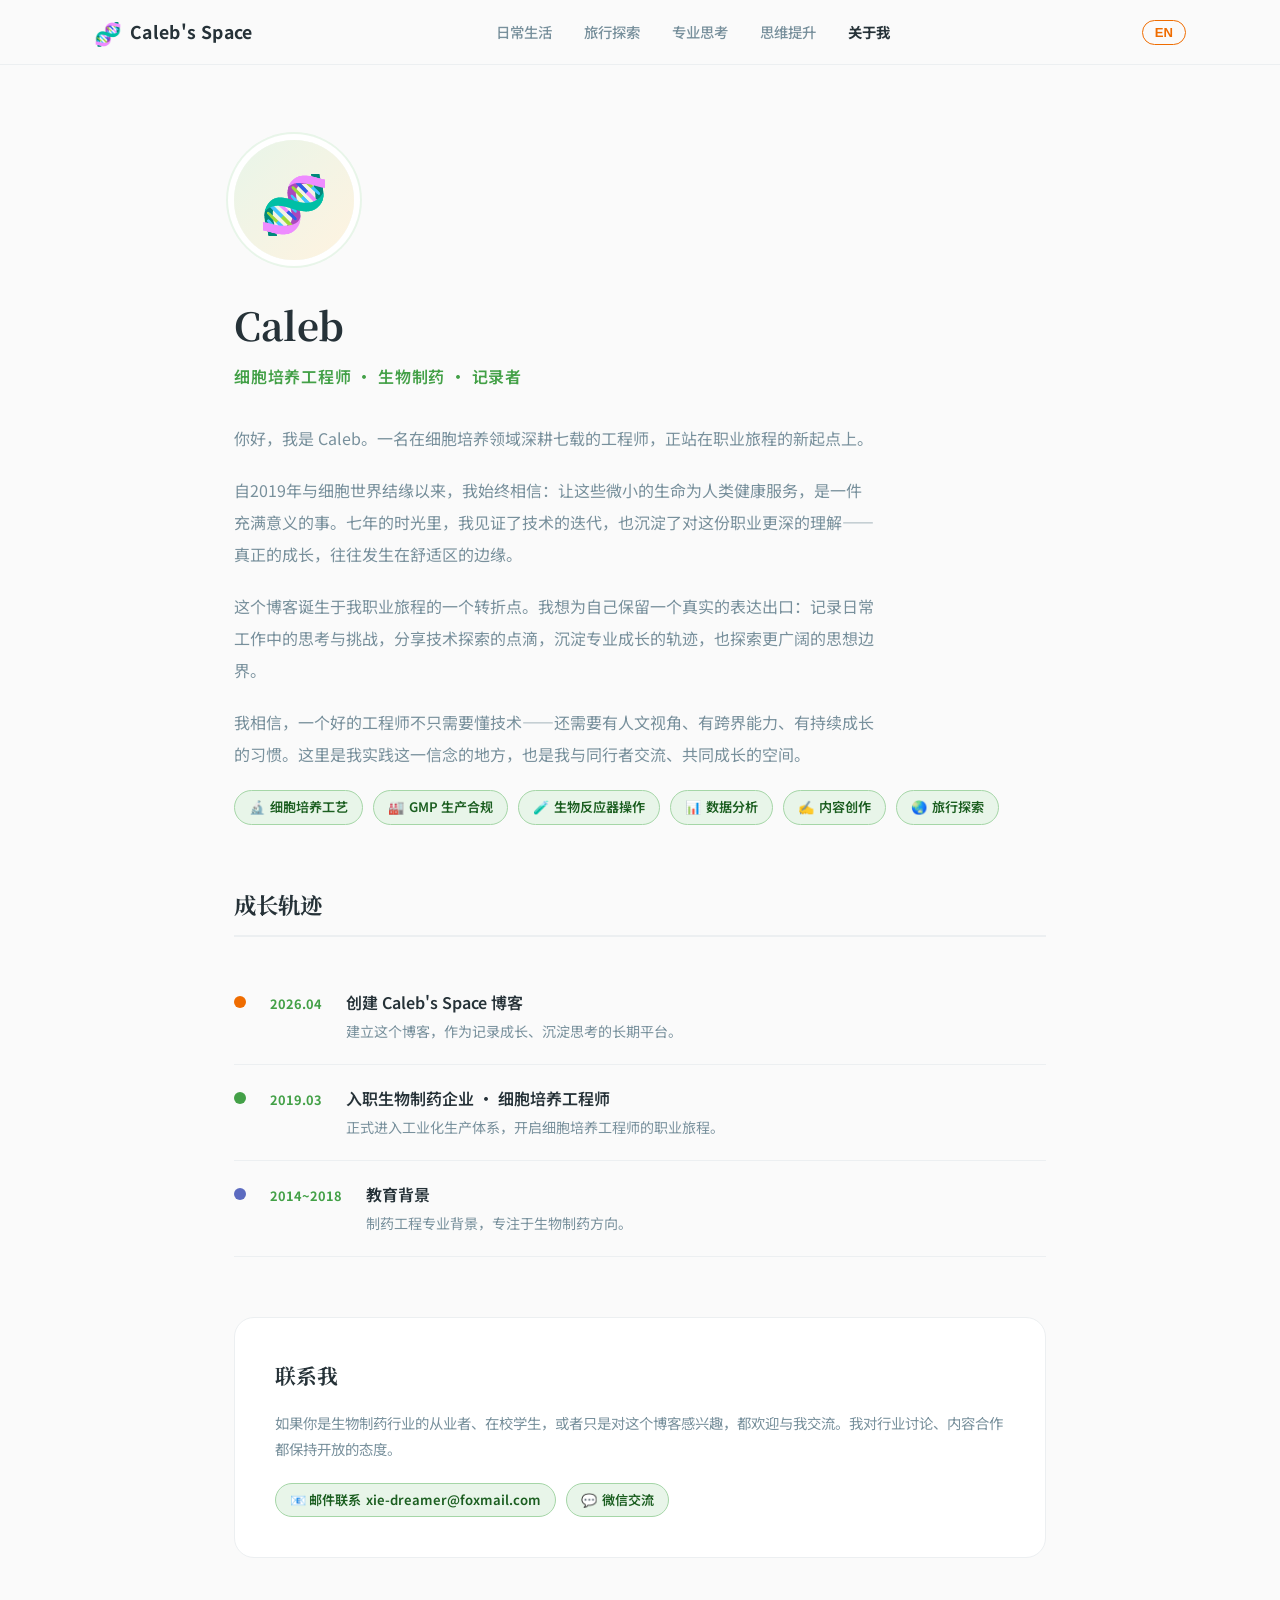
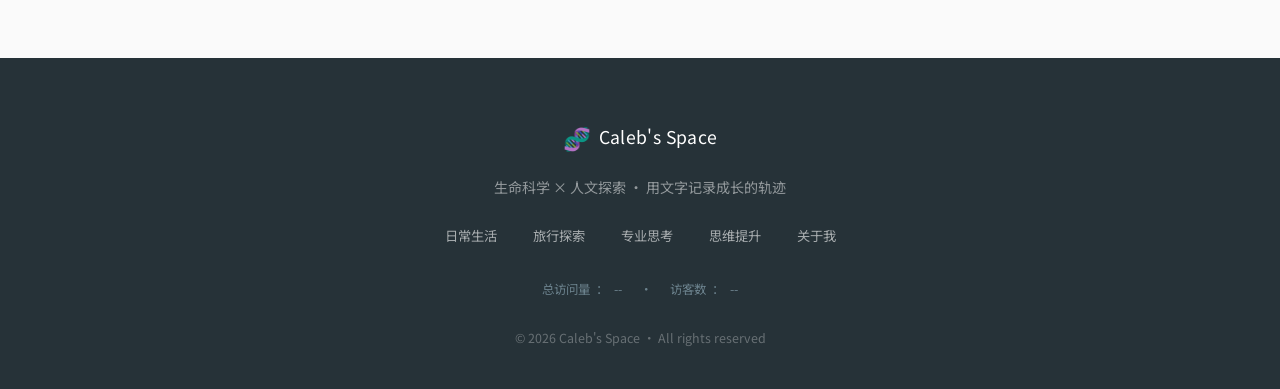
==== commit bd93c980: "Add about.html" ====
--- a/about.html
+++ b/about.html
@@ -163,7 +163,7 @@
           都欢迎与我交流。我对行业讨论、内容合作都保持开放的态度。
         </p>
         <div class="skill-grid">
-          <span class="skill-tag">📧 <a href="mailto:xie-dreamer@foxmail.com" style="color:inherit; text-decoration:none;">📧 xie-dreamer@foxmail.com</a></span>
+          <span class="skill-tag"><span data-zh="📧 邮件联系" data-en="📧 Email">📧 邮件联系</span> <a href="mailto:xie-dreamer@foxmail.com" class="contact-email">xie-dreamer@foxmail.com</a></span>
           <span class="skill-tag">💬 <span data-zh="微信交流" data-en="WeChat">微信交流</span></span>
         </div>
       </div>
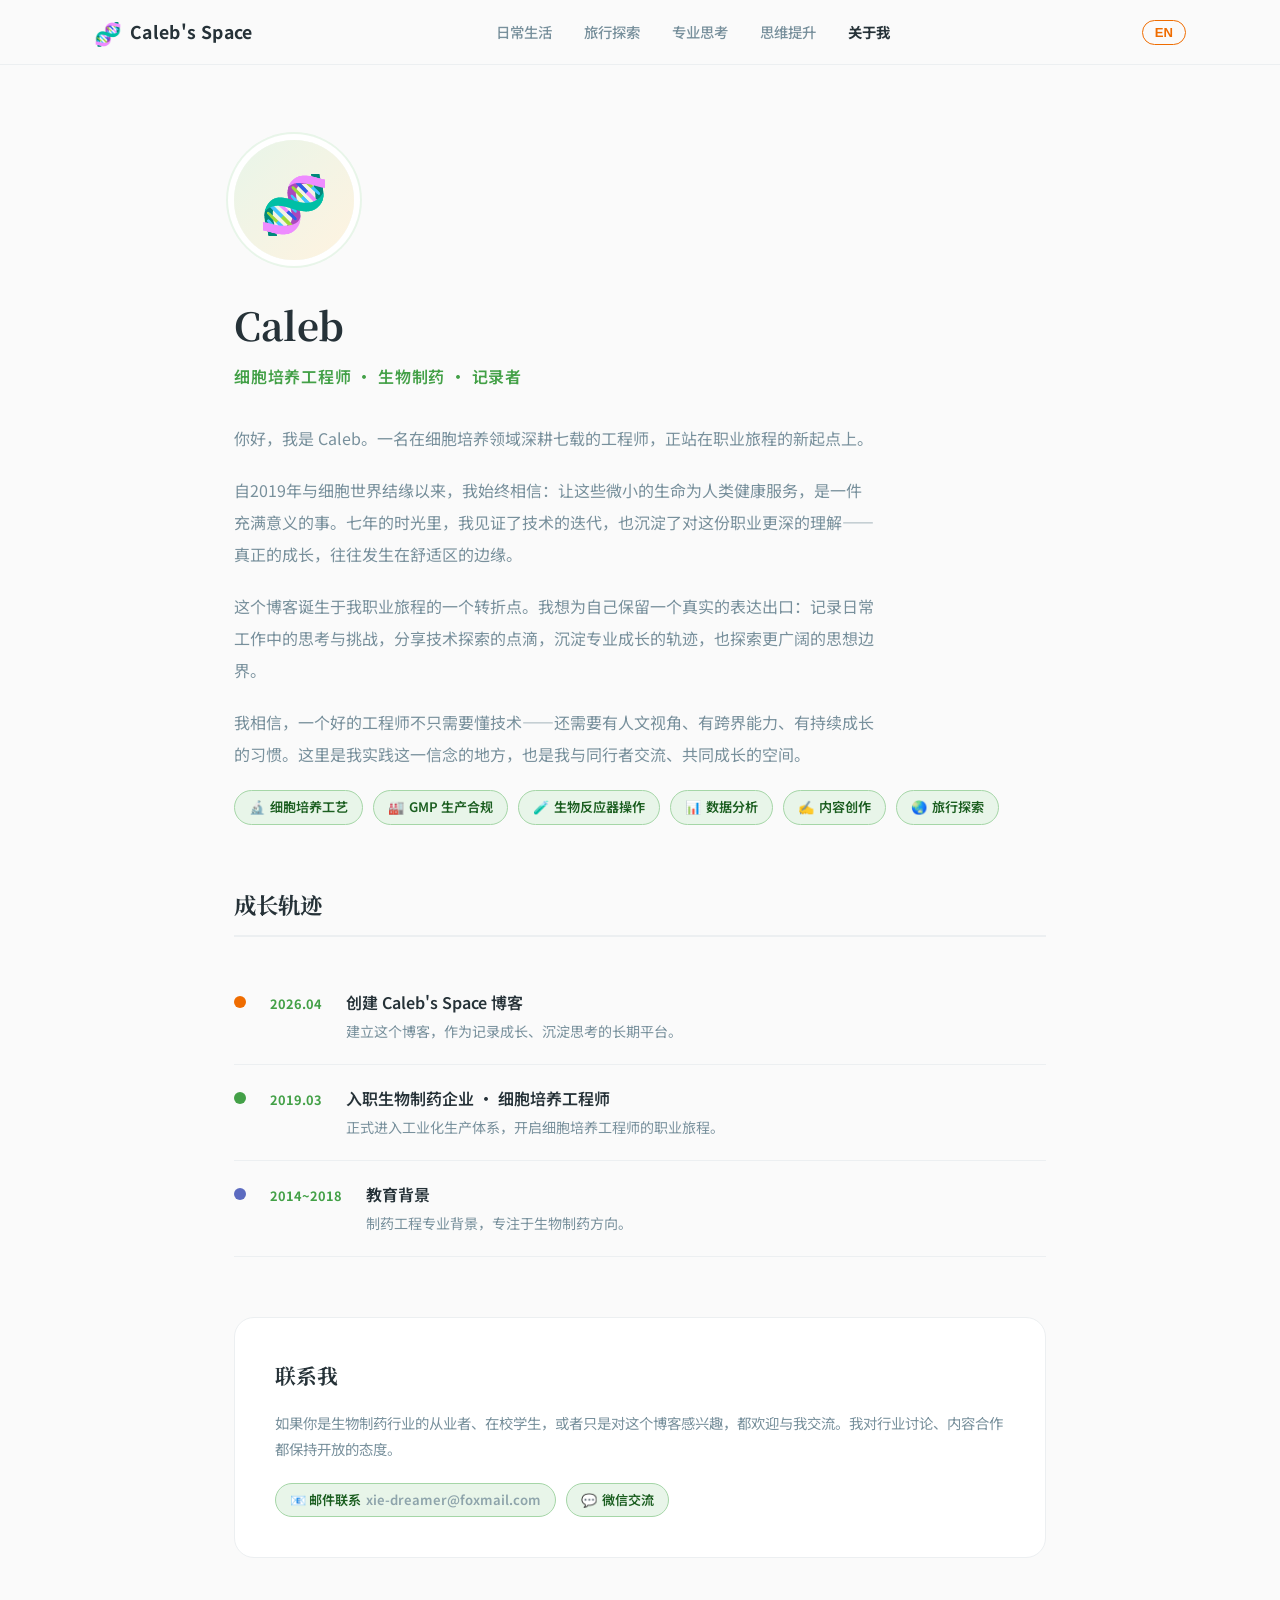
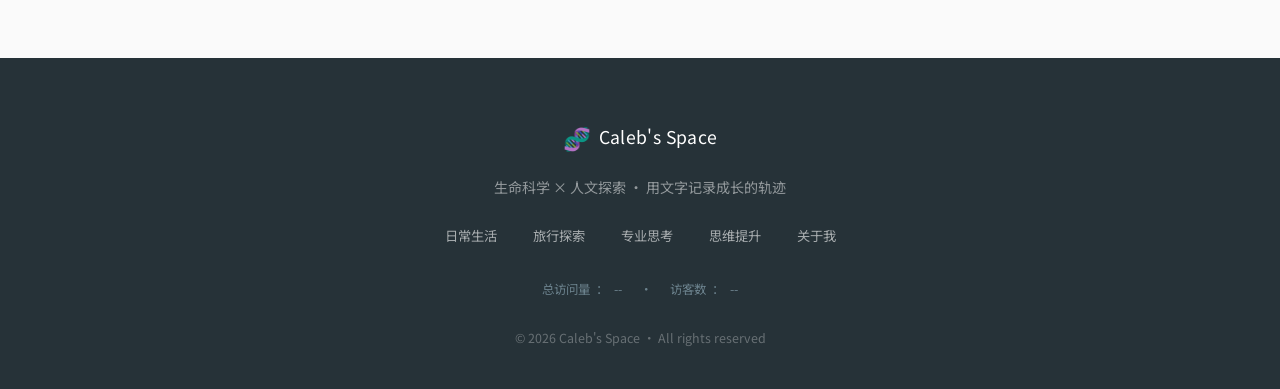
==== commit 5e7b95b0: "Add about.html" ====
--- a/about.html
+++ b/about.html
@@ -163,7 +163,10 @@
           都欢迎与我交流。我对行业讨论、内容合作都保持开放的态度。
         </p>
         <div class="skill-grid">
-          <span class="skill-tag"><span data-zh="📧 邮件联系" data-en="📧 Email">📧 邮件联系</span> <a href="mailto:xie-dreamer@foxmail.com" class="contact-email">xie-dreamer@foxmail.com</a></span>
+          <span class="skill-tag contact-tag">
+            <span data-zh="📧 邮件联系" data-en="📧 Email">📧 邮件联系</span>
+            <a href="mailto:xie-dreamer@foxmail.com" class="contact-email">xie-dreamer@foxmail.com</a>
+          </span>
           <span class="skill-tag">💬 <span data-zh="微信交流" data-en="WeChat">微信交流</span></span>
         </div>
       </div>
--- a/css/main.css
+++ b/css/main.css
@@ -548,6 +548,15 @@
   opacity: .7;
 }
 
+/* contact-email link inside skill-tag */
+.contact-email {
+  font-size: .82rem;
+  color: var(--text-secondary);
+  text-decoration: none;
+  opacity: .8;
+}
+.contact-email:hover { opacity: 1; text-decoration: underline; }
+
 @media (max-width: 600px) {
   .post-row { flex-direction: column; gap: 8px; }
   .post-date { padding-top: 0; }
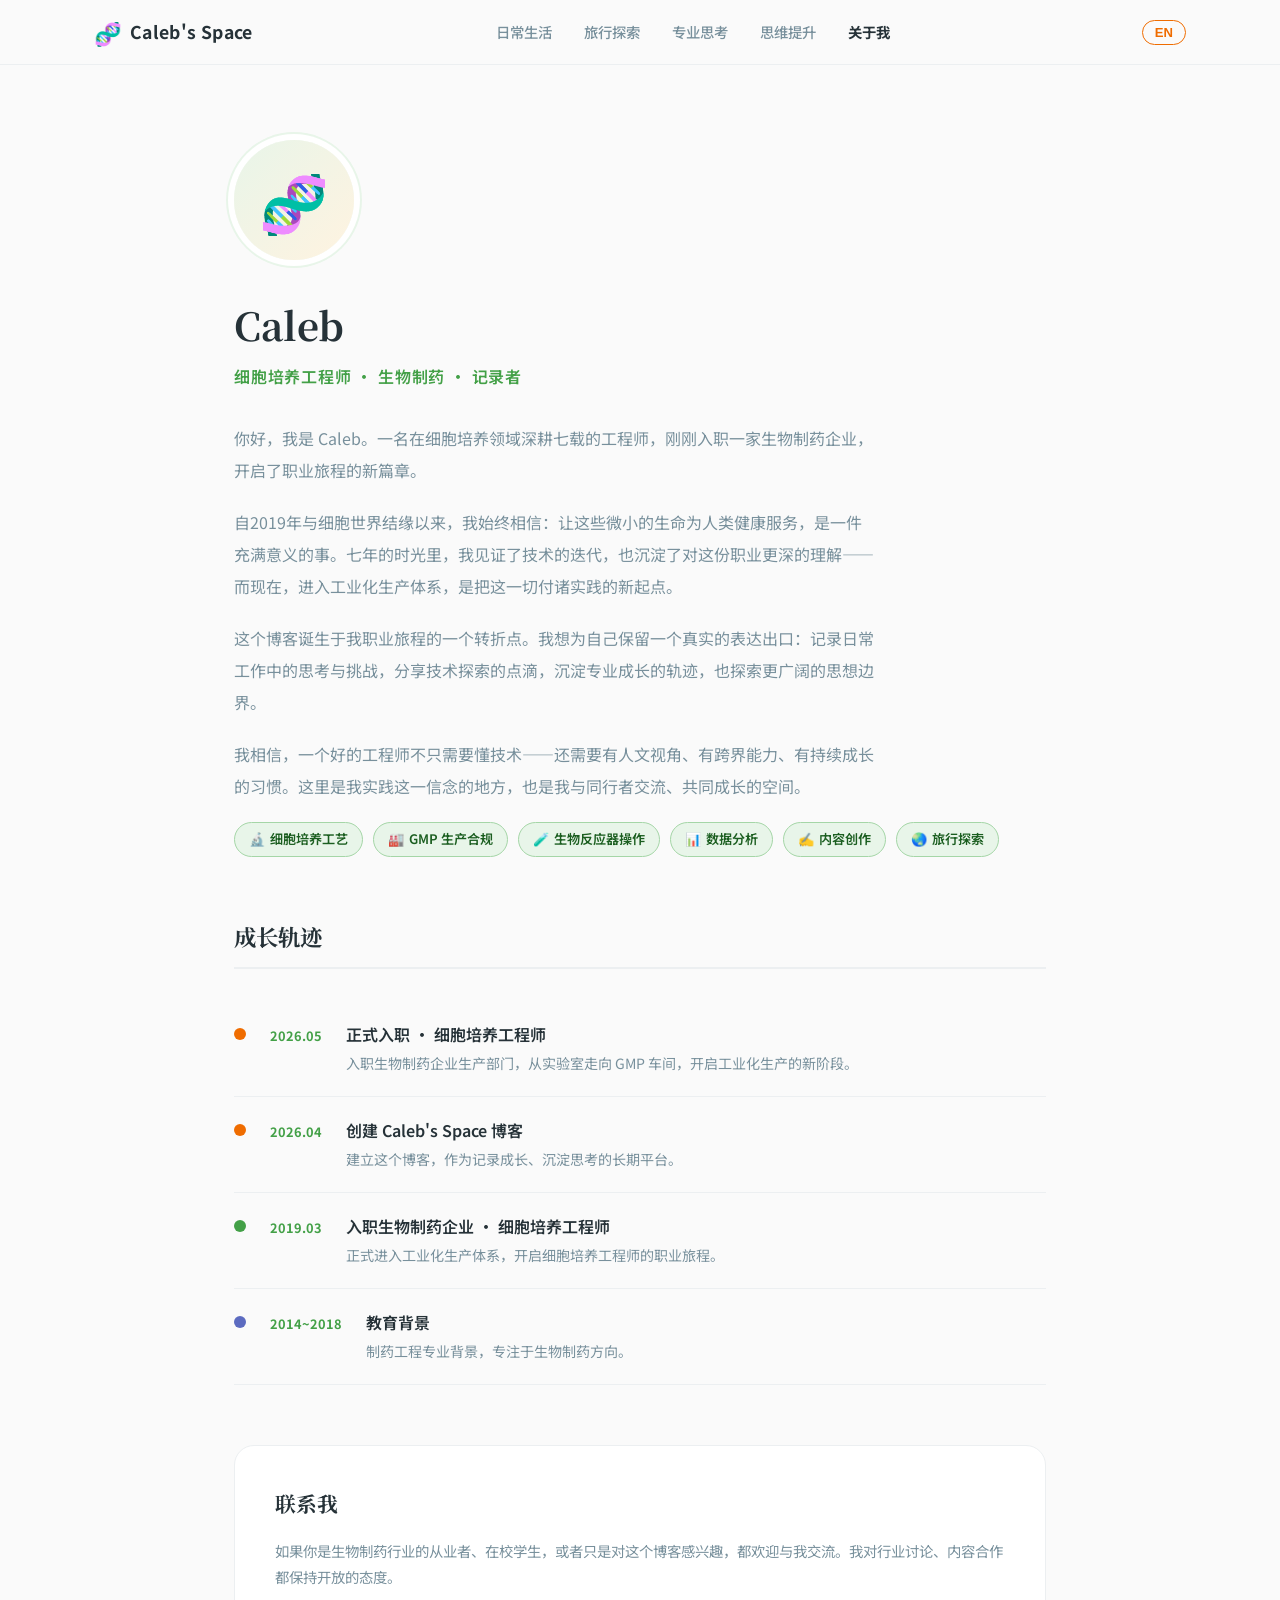
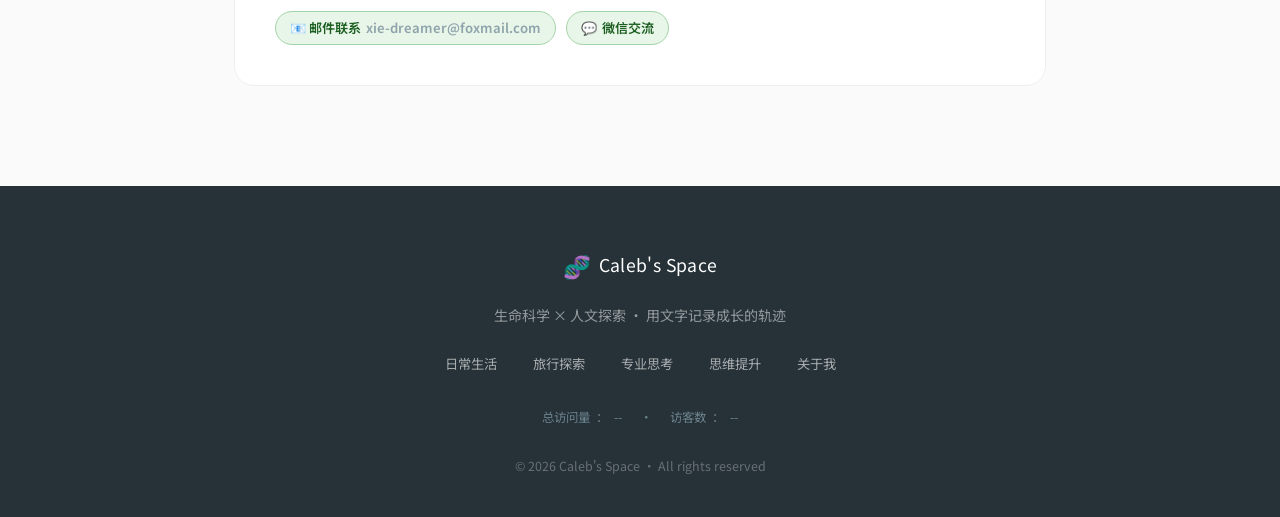
==== commit dfc063b3: "Update about.html onboarding May2026" ====
--- a/about.html
+++ b/about.html
@@ -76,15 +76,15 @@
          data-en="Cell Culture Engineer · Biopharma · Creator">细胞培养工程师 · 生物制药 · 记录者</p>
 
       <p class="about-bio"
-         data-zh="你好，我是 Caleb。一名在细胞培养领域深耕七载的工程师，正站在职业旅程的新起点上。"
-         data-en="Hi, I'm Caleb — a cell culture engineer with seven years of experience, standing at a new starting point in my career journey.">
-        你好，我是 Caleb。一名在细胞培养领域深耕七载的工程师，正站在职业旅程的新起点上。
-      </p>
-      <p class="about-bio"
-         data-zh="自2019年与细胞世界结缘以来，我始终相信：让这些微小的生命为人类健康服务，是一件充满意义的事。七年的时光里，我见证了技术的迭代，也沉淀了对这份职业更深的理解——真正的成长，往往发生在舒适区的边缘。"
-         data-en="Since falling in love with the cellular world in 2019, I've always believed: letting these tiny life forms serve human health is deeply meaningful. Over seven years, I've witnessed technological iteration and deepened my understanding of this profession — real growth happens at the edge of the comfort zone.">
+         data-zh="你好，我是 Caleb。一名在细胞培养领域深耕七载的工程师，刚刚入职一家生物制药企业，开启了职业旅程的新篇章。"
+         data-en="Hi, I'm Caleb — a cell culture engineer with seven years of experience, having just joined a biopharmaceutical company and begun a new chapter in my career.">
+        你好，我是 Caleb。一名在细胞培养领域深耕七载的工程师，刚刚入职一家生物制药企业，开启了职业旅程的新篇章。
+      </p>
+      <p class="about-bio"
+         data-zh="自2019年与细胞世界结缘以来，我始终相信：让这些微小的生命为人类健康服务，是一件充满意义的事。七年的时光里，我见证了技术的迭代，也沉淀了对这份职业更深的理解——而现在，进入工业化生产体系，是把这一切付诸实践的新起点。"
+         data-en="Since falling in love with the cellular world in 2019, I've always believed: letting these tiny life forms serve human health is deeply meaningful. Over seven years, I've witnessed technological iteration and deepened my understanding of this profession — and now, entering industrial production is a new starting point to put all of this into practice.">
         自2019年与细胞世界结缘以来，我始终相信：让这些微小的生命为人类健康服务，是一件充满意义的事。
-        七年的时光里，我见证了技术的迭代，也沉淀了对这份职业更深的理解——真正的成长，往往发生在舒适区的边缘。
+        七年的时光里，我见证了技术的迭代，也沉淀了对这份职业更深的理解——而现在，进入工业化生产体系，是把这一切付诸实践的新起点。
       </p>
       <p class="about-bio"
          data-zh="这个博客诞生于我职业旅程的一个转折点。我想为自己保留一个真实的表达出口：记录日常工作中的思考与挑战，分享技术探索的点滴，沉淀专业成长的轨迹，也探索更广阔的思想边界。"
@@ -112,6 +112,19 @@
       <div class="timeline reveal">
         <h2 class="timeline-title"
             data-zh="成长轨迹" data-en="Growth Timeline">成长轨迹</h2>
+
+        <div class="timeline-item">
+          <div class="timeline-dot" style="background:var(--brand)"></div>
+          <div class="timeline-year">2026.05</div>
+          <div class="timeline-content">
+            <h4 data-zh="正式入职 · 细胞培养工程师"
+                data-en="Officially Joined · Cell Culture Engineer">
+              正式入职 · 细胞培养工程师</h4>
+            <p data-zh="入职生物制药企业生产部门，从实验室走向 GMP 车间，开启工业化生产的新阶段。"
+               data-en="Joined the manufacturing department of a biopharmaceutical company, moving from the lab to GMP production and entering a new phase of industrial-scale work.">
+              入职生物制药企业生产部门，从实验室走向 GMP 车间，开启工业化生产的新阶段。</p>
+          </div>
+        </div>
 
         <div class="timeline-item">
           <div class="timeline-dot" style="background:var(--brand)"></div>
--- a/css/main.css
+++ b/css/main.css
@@ -554,8 +554,17 @@
   color: var(--text-secondary);
   text-decoration: none;
   opacity: .8;
+  word-break: break-all;
 }
 .contact-email:hover { opacity: 1; text-decoration: underline; }
+
+/* 邮件联系标签：手机端上下排列 */
+.contact-tag {
+  display: flex;
+  flex-wrap: wrap;
+  align-items: center;
+  gap: 4px;
+}
 
 @media (max-width: 600px) {
   .post-row { flex-direction: column; gap: 8px; }
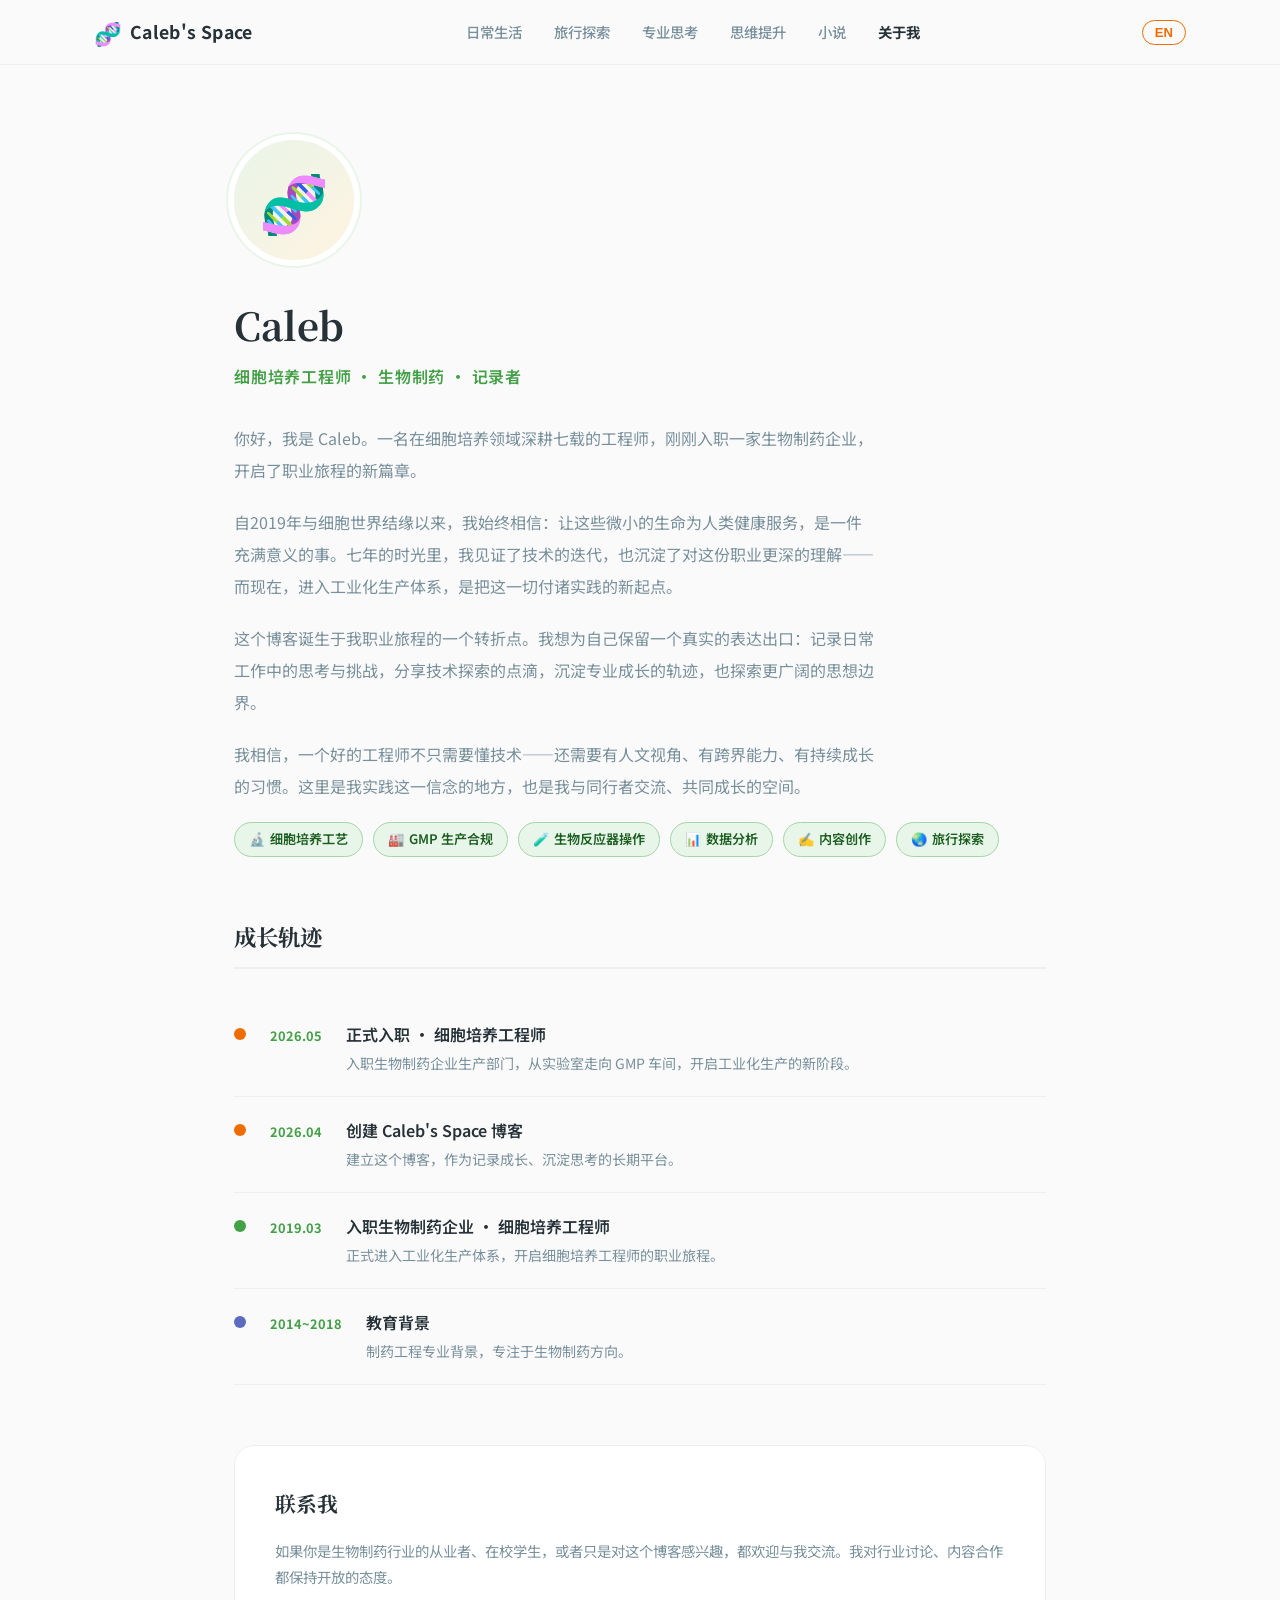
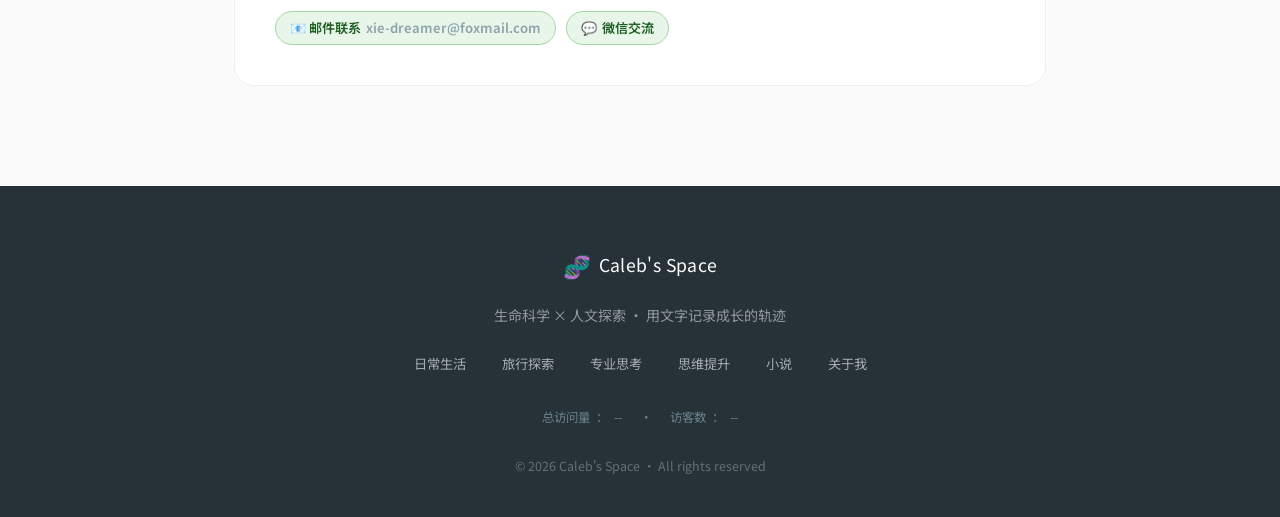
==== commit 757729bf: "Add about.html" ====
--- a/about.html
+++ b/about.html
@@ -58,6 +58,7 @@
         <a href="travel.html"       class="nav-link nav-travel" data-zh="旅行探索" data-en="Travel">旅行探索</a>
         <a href="professional.html" class="nav-link nav-pro"    data-zh="专业思考" data-en="Professional">专业思考</a>
         <a href="thinking.html"     class="nav-link nav-think"  data-zh="思维提升" data-en="Thinking">思维提升</a>
+        <a href="novel.html"        class="nav-link nav-novel"  data-zh="小说"    data-en="Novel">小说</a>
         <a href="about.html"        class="nav-link nav-about"  data-zh="关于我"   data-en="About">关于我</a>
       </nav>
       <button id="lang-toggle" title="Switch to English" aria-label="切换语言">EN</button>
@@ -201,6 +202,7 @@
         <a href="travel.html"       data-zh="旅行探索"  data-en="Travel">旅行探索</a>
         <a href="professional.html" data-zh="专业思考"  data-en="Professional">专业思考</a>
         <a href="thinking.html"     data-zh="思维提升"  data-en="Thinking">思维提升</a>
+        <a href="novel.html"        data-zh="小说"     data-en="Novel">小说</a>
         <a href="about.html"        data-zh="关于我"    data-en="About">关于我</a>
       </div>
       <p class="footer-stats">
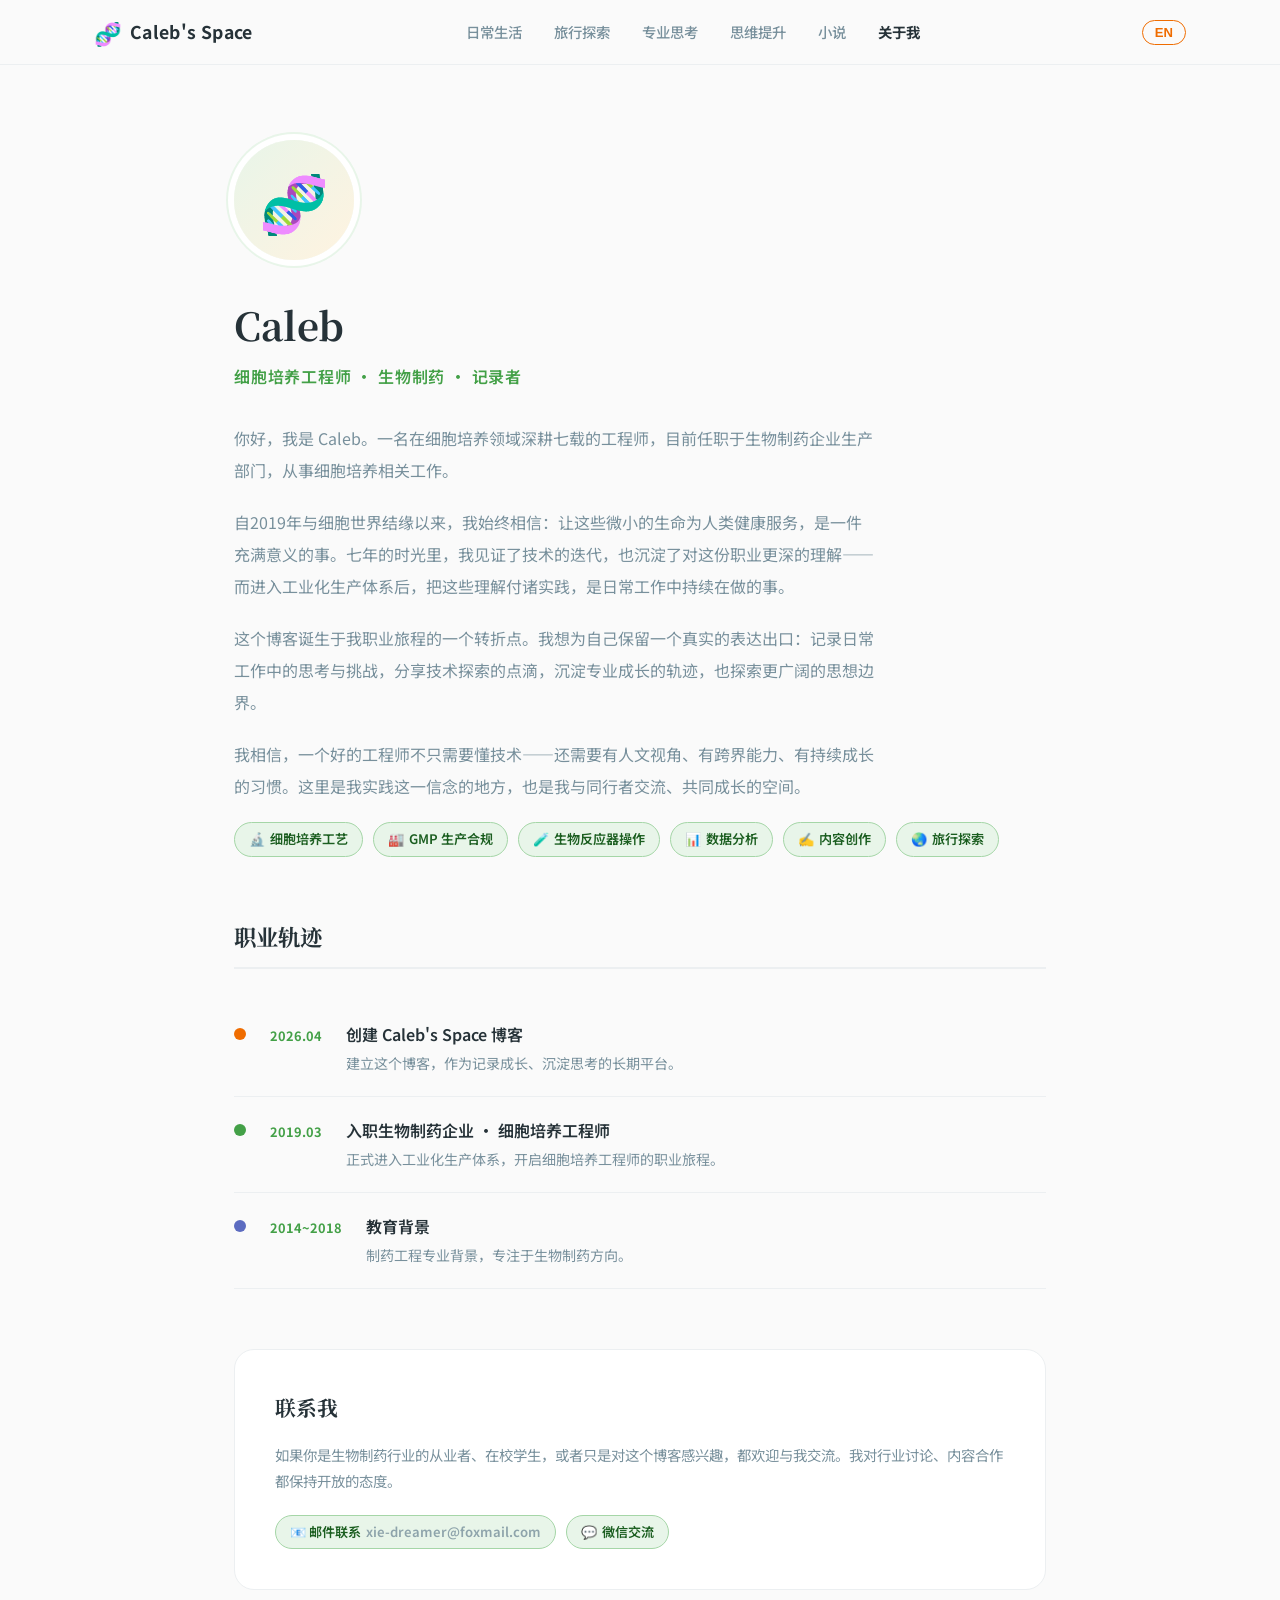
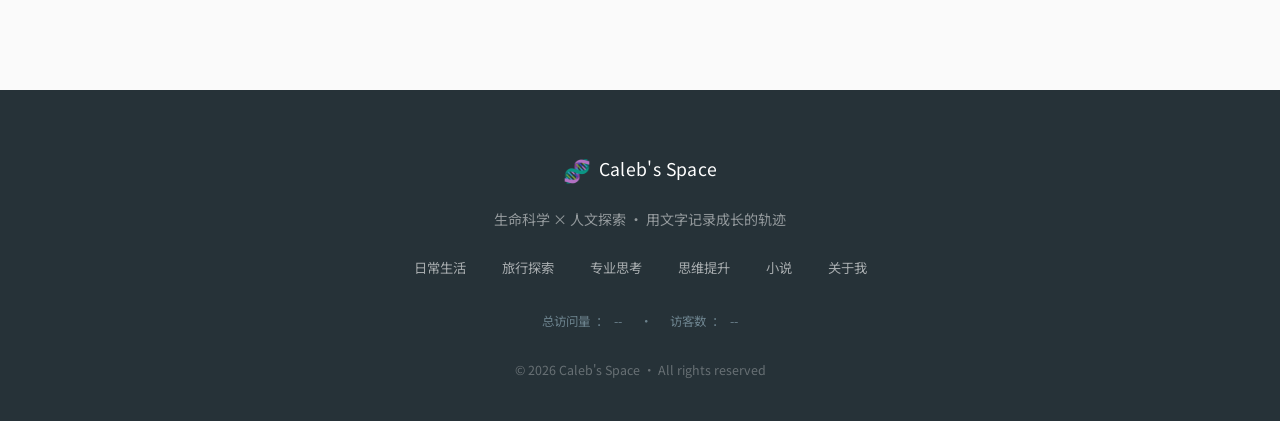
==== commit 57d2acdd: "Add about.html" ====
--- a/about.html
+++ b/about.html
@@ -77,15 +77,15 @@
          data-en="Cell Culture Engineer · Biopharma · Creator">细胞培养工程师 · 生物制药 · 记录者</p>
 
       <p class="about-bio"
-         data-zh="你好，我是 Caleb。一名在细胞培养领域深耕七载的工程师，刚刚入职一家生物制药企业，开启了职业旅程的新篇章。"
-         data-en="Hi, I'm Caleb — a cell culture engineer with seven years of experience, having just joined a biopharmaceutical company and begun a new chapter in my career.">
-        你好，我是 Caleb。一名在细胞培养领域深耕七载的工程师，刚刚入职一家生物制药企业，开启了职业旅程的新篇章。
-      </p>
-      <p class="about-bio"
-         data-zh="自2019年与细胞世界结缘以来，我始终相信：让这些微小的生命为人类健康服务，是一件充满意义的事。七年的时光里，我见证了技术的迭代，也沉淀了对这份职业更深的理解——而现在，进入工业化生产体系，是把这一切付诸实践的新起点。"
-         data-en="Since falling in love with the cellular world in 2019, I've always believed: letting these tiny life forms serve human health is deeply meaningful. Over seven years, I've witnessed technological iteration and deepened my understanding of this profession — and now, entering industrial production is a new starting point to put all of this into practice.">
+         data-zh="你好，我是 Caleb。一名在细胞培养领域深耕七载的工程师，目前任职于生物制药企业生产部门，从事细胞培养相关工作。"
+         data-en="Hi, I'm Caleb — a cell culture engineer with seven years of experience, currently working in the manufacturing department of a biopharmaceutical company, focusing on cell culture-related work.">
+        你好，我是 Caleb。一名在细胞培养领域深耕七载的工程师，目前任职于生物制药企业生产部门，从事细胞培养相关工作。
+      </p>
+      <p class="about-bio"
+         data-zh="自2019年与细胞世界结缘以来，我始终相信：让这些微小的生命为人类健康服务，是一件充满意义的事。七年的时光里，我见证了技术的迭代，也沉淀了对这份职业更深的理解——而进入工业化生产体系后，把这些理解付诸实践，是日常工作中持续在做的事。"
+         data-en="Since falling in love with the cellular world in 2019, I've always believed: letting these tiny life forms serve human health is deeply meaningful. Over seven years, I've witnessed technological iteration and deepened my understanding of this profession — and after entering the industrial production system, putting these insights into practice has become an ongoing part of my daily work.">
         自2019年与细胞世界结缘以来，我始终相信：让这些微小的生命为人类健康服务，是一件充满意义的事。
-        七年的时光里，我见证了技术的迭代，也沉淀了对这份职业更深的理解——而现在，进入工业化生产体系，是把这一切付诸实践的新起点。
+        七年的时光里，我见证了技术的迭代，也沉淀了对这份职业更深的理解——而进入工业化生产体系后，把这些理解付诸实践，是日常工作中持续在做的事。
       </p>
       <p class="about-bio"
          data-zh="这个博客诞生于我职业旅程的一个转折点。我想为自己保留一个真实的表达出口：记录日常工作中的思考与挑战，分享技术探索的点滴，沉淀专业成长的轨迹，也探索更广阔的思想边界。"
@@ -112,20 +112,7 @@
       <!-- Timeline -->
       <div class="timeline reveal">
         <h2 class="timeline-title"
-            data-zh="成长轨迹" data-en="Growth Timeline">成长轨迹</h2>
-
-        <div class="timeline-item">
-          <div class="timeline-dot" style="background:var(--brand)"></div>
-          <div class="timeline-year">2026.05</div>
-          <div class="timeline-content">
-            <h4 data-zh="正式入职 · 细胞培养工程师"
-                data-en="Officially Joined · Cell Culture Engineer">
-              正式入职 · 细胞培养工程师</h4>
-            <p data-zh="入职生物制药企业生产部门，从实验室走向 GMP 车间，开启工业化生产的新阶段。"
-               data-en="Joined the manufacturing department of a biopharmaceutical company, moving from the lab to GMP production and entering a new phase of industrial-scale work.">
-              入职生物制药企业生产部门，从实验室走向 GMP 车间，开启工业化生产的新阶段。</p>
-          </div>
-        </div>
+            data-zh="职业轨迹" data-en="Career Path">职业轨迹</h2>
 
         <div class="timeline-item">
           <div class="timeline-dot" style="background:var(--brand)"></div>
--- a/css/main.css
+++ b/css/main.css
@@ -29,6 +29,11 @@
   --think:        #FF8A65;   /* Soft Amber — 晨光/智慧之光 */
   --think-light:  #FBE9E7;
   --think-dark:   #BF360C;
+
+  /* Section E — Novel (小说) */
+  --novel:         #6A1B9A;   /* Deep Purple — 文学/故事 */
+  --novel-light:   #F3E5F5;
+  --novel-dark:    #4A148C;
 
   /* Neutrals */
   --bg:           #FAFAFA;
@@ -877,3 +882,145 @@
   opacity: 1;
   transform: translateY(0);
 }
+
+/* ============================================================
+   SECTION E — NOVEL (小说板块)
+   ============================================================ */
+
+/* Nav hover */
+.nav-novel:hover  { background: var(--novel-light);  color: var(--novel-dark); }
+
+/* Card variant */
+.card-novel::before { background: linear-gradient(to right, var(--novel), #9C27B0); }
+.card-novel:hover   { border-color: var(--novel); }
+.card-novel .card-icon-wrap { background: var(--novel-light); color: var(--novel); }
+.card-novel .card-label     { color: var(--novel); }
+.card-novel .card-arrow     { color: var(--novel); }
+
+/* Tag */
+.tag-novel  { background: var(--novel-light);  color: var(--novel-dark); }
+
+/* Featured post dot + label */
+.post-novel .post-cat-dot { background: var(--novel); }
+.cat-novel  { background: var(--novel-light);  color: var(--novel-dark); }
+
+/* Page hero */
+.page-hero-novel { background: linear-gradient(135deg, var(--novel-light), #FAF5FF); }
+.novel-color { color: var(--novel); }
+
+/* Article card cover */
+.article-card-cover-novel { background: var(--novel-light); }
+
+/* ============================================================
+   NOVEL GATE (访问码门禁)
+   ============================================================ */
+.novel-gate {
+  position: fixed;
+  inset: 0;
+  z-index: 9999;
+  display: flex;
+  align-items: center;
+  justify-content: center;
+  background: linear-gradient(135deg, #1A0033 0%, #2D0A4E 50%, #1A0033 100%);
+  padding: 24px;
+}
+.novel-gate.hidden { display: none; }
+
+.novel-gate-card {
+  background: rgba(255,255,255,.06);
+  backdrop-filter: blur(20px);
+  -webkit-backdrop-filter: blur(20px);
+  border: 1px solid rgba(255,255,255,.15);
+  border-radius: 20px;
+  padding: 48px 40px;
+  max-width: 420px;
+  width: 100%;
+  text-align: center;
+  color: #fff;
+  animation: gateFadeIn .6s ease;
+}
+@keyframes gateFadeIn {
+  from { opacity: 0; transform: translateY(20px); }
+  to   { opacity: 1; transform: translateY(0); }
+}
+
+.novel-gate-icon {
+  font-size: 3rem;
+  margin-bottom: 20px;
+}
+.novel-gate-title {
+  font-family: var(--font-serif);
+  font-size: 1.6rem;
+  font-weight: 700;
+  margin-bottom: 12px;
+  color: #fff;
+}
+.novel-gate-desc {
+  font-size: .9rem;
+  color: rgba(255,255,255,.65);
+  line-height: 1.7;
+  margin-bottom: 28px;
+}
+.novel-gate-input {
+  width: 100%;
+  padding: 14px 18px;
+  border-radius: 12px;
+  border: 1.5px solid rgba(255,255,255,.2);
+  background: rgba(255,255,255,.08);
+  color: #fff;
+  font-size: 1rem;
+  font-family: var(--font-sans);
+  text-align: center;
+  letter-spacing: .05em;
+  transition: border-color var(--transition), background var(--transition);
+  margin-bottom: 14px;
+  box-sizing: border-box;
+}
+.novel-gate-input::placeholder { color: rgba(255,255,255,.4); }
+.novel-gate-input:focus {
+  outline: none;
+  border-color: #CE93D8;
+  background: rgba(255,255,255,.12);
+}
+.novel-gate-btn {
+  width: 100%;
+  padding: 14px;
+  border-radius: 12px;
+  border: none;
+  background: linear-gradient(135deg, #9C27B0 0%, #6A1B9A 100%);
+  color: #fff;
+  font-size: 1rem;
+  font-weight: 600;
+  cursor: pointer;
+  transition: transform var(--transition), box-shadow var(--transition);
+  letter-spacing: .05em;
+}
+.novel-gate-btn:hover {
+  transform: translateY(-1px);
+  box-shadow: 0 6px 24px rgba(156,39,176,.4);
+}
+.novel-gate-error {
+  display: none;
+  color: #FF8A80;
+  font-size: .85rem;
+  margin-top: 12px;
+}
+.novel-gate-error.show {
+  display: block;
+  animation: shake .4s ease;
+}
+.novel-gate-hint {
+  margin-top: 24px;
+  font-size: .78rem;
+  color: rgba(255,255,255,.35);
+  line-height: 1.6;
+}
+@keyframes shake {
+  0%, 100% { transform: translateX(0); }
+  25%      { transform: translateX(-6px); }
+  75%      { transform: translateX(6px); }
+}
+
+/* Novel content wrapper — hidden until access granted */
+.novel-content { display: none; }
+.novel-content.unlocked { display: block; }
